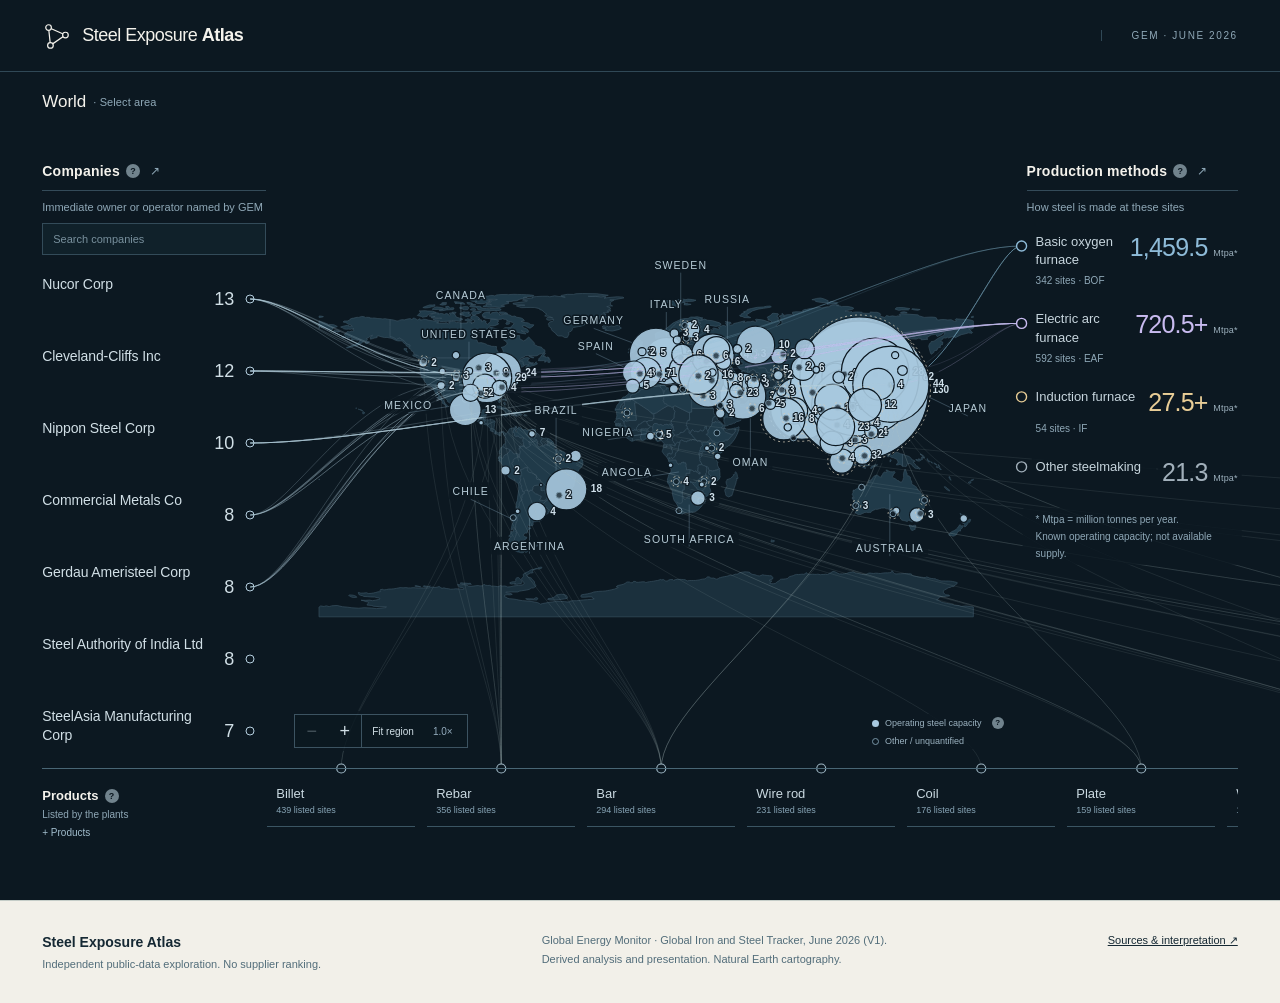
==== index.html @ 4c346f0e "fix: bust bootstrap cache after integrity update" ====
<!doctype html>
<html lang="en"><head><meta charset="utf-8"><meta name="viewport" content="width=device-width,initial-scale=1"><meta name="robots" content="noindex,nofollow"><meta name="referrer" content="no-referrer"><meta http-equiv="Content-Security-Policy" content="default-src 'self'; script-src 'self'; style-src 'self'; style-src-elem 'self'; style-src-attr 'unsafe-inline'; img-src 'self' data:; connect-src 'self'; font-src 'none'; object-src 'none'; base-uri 'none'; form-action 'none'"><title>Steel Exposure Atlas</title><meta name="description" content="Trace steel companies across their plants, products and production methods, with sanctions and trade measures brought into the same view through public evidence."><link rel="stylesheet" href="./src/connections.css?v=20260916-2"><link rel="stylesheet" href="./src/connections-visual-polish.css?v=20260916-4"><link rel="stylesheet" href="./src/connections-sanctions.css?v=20260916-2"><link rel="stylesheet" href="./src/connections-procurement-ui.css?v=20260916-4"><link rel="stylesheet" href="./src/connections-company-virtual-rail.css?v=20260917-2"><link rel="stylesheet" href="./src/connections-selection-profile.css?v=20260916-3"><link rel="stylesheet" href="./src/connections-company-profile-card.css?v=20260917-1"><link rel="stylesheet" href="./src/connections-hero.css?v=20260917-1"><link rel="stylesheet" href="./src/connections-info-hints.css?v=20260917-5"></head>
<body>
<a class="skip" href="#atlas">Skip to the interactive atlas</a>
<header class="masthead"><a class="brand" href="#" id="brand-home"><svg viewBox="0 0 32 32" aria-hidden="true"><path d="M7 7 25 15 9 26 7 7"/><circle cx="7" cy="7" r="3"/><circle cx="25" cy="15" r="3"/><circle cx="9" cy="26" r="3"/></svg><span class="brand-copy"><span class="brand-name">Steel Exposure <b>Atlas</b></span></span></a><nav aria-label="Page navigation"><a href="#atlas">Connections</a><button id="open-all-sites" type="button">Find a plant <span aria-hidden="true">↗</span></button><button id="open-sources" type="button">Sources</button><a href="./prototype/evidence.html">Explorer ↗</a></nav><span class="edition">GEM · JUNE 2026</span></header>
<main><p id="startup-status" class="startup-status" role="status">Loading reviewed local steel-plant data…</p>
<section id="atlas" class="atlas" aria-label="Linked geography, companies, production methods and products">
<div class="atlas-top"><div class="scope-heading"><button id="open-regions" type="button" aria-haspopup="dialog"><strong id="region-title">World</strong><span class="scope-action">· Select area</span></button><span id="scope-meta"></span></div><button id="clear-all" class="clear-all" type="button" hidden>Clear selection <span aria-hidden="true">×</span></button></div>
<div class="connections-stage" id="connections-stage">
<svg id="connection-lines" aria-hidden="true"><g id="edge-layer"></g></svg>
<section class="company-rail" aria-labelledby="company-title"><div class="rail-heading"><div class="facet-title-actions"><h2 id="company-title">Companies</h2><span class="info-hint" data-info-for="company"><button type="button" class="info-hint-button" aria-label="Help: Companies" aria-controls="company-help" aria-expanded="false">?</button><span id="company-help" class="info-hint-popover" hidden>Immediate owner or operator recorded by GEM; not necessarily the ultimate parent.</span></span><button type="button" data-open-facet="owner" aria-label="Browse all companies">↗</button></div></div><p class="rail-subtitle">Immediate owner or operator named by GEM</p><label class="company-search" for="company-search-input"><span class="sr-only">Search companies</span><input id="company-search-input" type="search" autocomplete="off" placeholder="Search companies"></label><p id="company-search-empty" class="company-search-empty" hidden>No matching companies.</p><div id="company-nodes" class="company-nodes"></div><button class="more-link" data-open-facet="owner" type="button">All companies <span id="company-total"></span> <span aria-hidden="true">↗</span></button></section>
<div class="geography" id="geography"><svg id="geo-map" role="group" tabindex="0" aria-label="Steel plant map. Select a country or site. Plus and minus zoom, arrows pan, Home fits the region."><defs><clipPath id="map-clip"><rect id="map-clip-rect"/></clipPath></defs><g clip-path="url(#map-clip)"><g id="land-layer"></g><g id="country-labels"></g><g id="plant-layer"></g></g></svg><div class="map-toolset" aria-label="Map navigation"><button id="map-out" type="button" aria-label="Zoom out">−</button><button id="map-in" type="button" aria-label="Zoom in">+</button><button id="map-fit" type="button">Fit region</button><span id="zoom-level">1.0×</span></div><div class="map-key"><span><i class="key-dot"></i> Operating steel capacity <span class="info-hint" data-info-for="capacity"><button type="button" class="info-hint-button" aria-label="Help: Operating steel capacity" aria-controls="capacity-help" aria-expanded="false">?</button><span id="capacity-help" class="info-hint-popover" hidden>Marker size reflects quantified operating crude-steel capacity. Unquantified sites remain separate.</span></span></span><span><i class="key-hollow"></i> Other / unquantified</span></div><div class="map-tip" id="map-tip" role="status" hidden></div></div>
<aside id="company-profile-card" class="company-profile-card selection-profile" aria-live="polite" hidden></aside>
<section class="method-rail" aria-labelledby="method-title"><div class="rail-heading"><div class="facet-title-actions"><h2 id="method-title">Production methods</h2><span class="info-hint" data-info-for="method"><button type="button" class="info-hint-button" aria-label="Help: Production methods" aria-controls="method-help" aria-expanded="false">?</button><span id="method-help" class="info-hint-popover" hidden>Steelmaking method at the listed sites. Capacity is operating crude-steel capacity, not available supply.</span></span><button type="button" data-open-facet="route" aria-label="Browse production methods">↗</button></div></div><p class="rail-subtitle">How steel is made at these sites</p><div id="method-nodes" class="method-nodes"></div><p class="method-note">* Mtpa = million tonnes per year.<br>Known operating capacity; not available supply.</p></section>
<div class="product-divider" aria-hidden="true"></div>
<div class="products-area"><div class="product-heading"><div class="product-heading-title"><h2 id="products-title">Products</h2><span class="info-hint" data-info-for="product"><button type="button" class="info-hint-button" aria-label="Help: Products" aria-controls="product-help" aria-expanded="false">?</button><span id="product-help" class="info-hint-popover" hidden>Plant-level product labels; no product-specific capacity, grade availability or available supply is implied.</span></span></div><span class="product-heading-subtitle">Listed by the plants</span><button type="button" data-open-facet="product" aria-label="Add or remove products">+ Products</button></div><div id="product-nodes" class="product-nodes"></div></div>
</div>
<div class="atlas-bottom" hidden aria-hidden="true"><p id="connection-caption">Each connection is grounded in the same public-data snapshot.</p><button id="map-basis" type="button" tabindex="-1">How to read this <span aria-hidden="true">↗</span></button></div>
</section>
<section class="reading-area" aria-live="polite" hidden><div class="selection-path" id="selection-path"></div><div id="selection-profile" class="selection-profile"></div><div class="reading-grid legacy-reading-grid" hidden aria-hidden="true"><div class="reading-copy"><p class="eyebrow" id="reading-kicker">CURRENT SCOPE</p><h2 id="reading-title">The industrial footprint in one connected view.</h2><p id="reading-description">Sites, companies, products and production methods are read from the same public-data snapshot. Narrowing one dimension updates the others without changing the geographic scope.</p><button id="inspect-selection" class="text-action" type="button">Browse this region <span aria-hidden="true">↗</span></button></div><div class="reading-detail" id="reading-detail"><div id="summary-data"></div><div id="site-detail" hidden></div></div></div></section>
<footer class="footer"><div><strong>Steel Exposure Atlas</strong><p>Independent public-data exploration. No supplier ranking.</p></div><p>Global Energy Monitor · Global Iron and Steel Tracker, June 2026 (V1).<br>Derived analysis and presentation. Natural Earth cartography.</p><button type="button" id="footer-sources">Sources & interpretation ↗</button></footer>
</main>
<dialog id="browse-dialog" aria-labelledby="browse-title"><div class="dialog-top"><span class="eyebrow" id="browse-eyebrow">EXPLORE</span><button type="button" data-close-dialog aria-label="Close">×</button></div><h2 id="browse-title">Find a plant</h2><p id="browse-note"></p><label class="browse-search">Search<input type="search" id="browse-query" autocomplete="off" placeholder="Name or country"></label><div id="browse-result" class="browse-result"></div><div class="dialog-foot"><span id="browse-count"></span><button type="button" data-close-dialog>Close</button></div></dialog>
<dialog id="regions-dialog" aria-labelledby="regions-title"><div class="dialog-top"><span class="eyebrow">GEOGRAPHY</span><button type="button" data-close-dialog aria-label="Close">×</button></div><h2 id="regions-title">Choose a region.</h2><p>Geographies follow the region labels supplied by GEM.</p><div id="region-choices"></div><div class="dialog-foot"><span>All sites use the same relationship rules.</span><button type="button" data-close-dialog>Close</button></div></dialog>
<dialog id="sources-dialog" aria-labelledby="sources-title"><div class="dialog-top"><span class="eyebrow">SOURCES & INTERPRETATION</span><button type="button" data-close-dialog aria-label="Close">×</button></div><h2 id="sources-title">What the connections mean.</h2><div id="source-content"></div><div class="dialog-foot"><span>Local design review · not a live supplier assessment</span><button type="button" data-close-dialog>Close</button></div></dialog>
<div id="announcement" class="sr-only" role="status" aria-live="polite"></div><noscript><p class="noscript">JavaScript is needed for the interactive relationships. Source: Global Energy Monitor · Global Iron and Steel Tracker, June 2026 (V1), CC BY 4.0. No supplier qualification or current availability is implied.</p></noscript>
<script src="./src/connections-runtime-bridge.js?v=20260916-2"></script>
<script src="./src/connections-company-virtual-rail.js?v=20260917-2"></script>
<script src="./src/connections-rail-polish.js?v=20260916-6"></script>
<script src="./src/connections-procurement-ui.js?v=20260916-7"></script>
<script src="./src/connections-sanctions-loader.js?v=20260916-1"></script>
<script src="./src/connections-company-eligibility.js?v=20260916-2"></script>
<script src="./src/connections-trade-loader.js?v=20260916-3"></script>
<script src="./src/connections-selection-profile.js?v=20260916-1"></script>
<script src="./src/connections-company-profile-card.js?v=20260917-2"></script>
<script src="./src/connections-sanctions-bridge.js?v=20260916-4"></script>
<script src="./src/connections-info-hints.js?v=20260917-5"></script>
<script type="module" src="./src/connections-bootstrap.js?v=20260917-1"></script>
</body></html>
---- src/connections.css ----
:root{--paper:#f2f0e9;--ink:#152833;--night:#0c1821;--land:#1b303d;--line:#324b59;--white:#f4f2ec;--muted:#9cb1bf;--accent:#8ccfff;--bof:#8ebbd8;--eaf:#c9bbf0;--if:#e8cd96;--other:#a2b0bb;--margin:clamp(22px,3.3vw,56px);font-family:'Segoe UI Variable','Segoe UI',Arial,sans-serif;color:var(--ink);background:var(--paper);font-synthesis:none}
*{box-sizing:border-box}body{margin:0}html{scroll-behavior:smooth;scroll-padding-top:85px}h1,h2,h3,p{margin:0}button,input{font:inherit}button,a{-webkit-tap-highlight-color:transparent}button{cursor:pointer;border:0}button:disabled{opacity:.3;cursor:default}button:focus-visible,a:focus-visible,input:focus-visible{outline:2px solid #389fe5;outline-offset:4px}button svg{pointer-events:none}button{touch-action:manipulation}a{color:inherit;text-underline-offset:4px}[hidden]{display:none!important}.sr-only{position:absolute;width:1px;height:1px;margin:-1px;clip:rect(0,0,0,0);overflow:hidden;white-space:nowrap}.skip{position:fixed;z-index:100;top:8px;left:8px;background:var(--paper);padding:12px;transform:translateY(-170%)}.skip:focus{transform:none}
.masthead{height:68px;margin:0 var(--margin);display:flex;align-items:center;gap:40px;border-bottom:1px solid #c5cdc8}.brand{font-size:18px;letter-spacing:-.5px;text-decoration:none;display:flex;align-items:center;gap:10px;white-space:nowrap}.brand b{font-weight:700}.brand svg{width:30px;height:30px;fill:var(--paper);stroke:var(--ink);stroke-width:1.3}.masthead nav{margin-left:auto;display:flex;gap:30px;align-items:center;font-size:13px}.masthead nav button{padding:8px 0;background:none;color:inherit}.masthead nav a{text-decoration:none}.edition{font-size:10px;letter-spacing:1.6px;color:#657880;border-left:1px solid #c5cdc8;padding-left:30px;white-space:nowrap}.intro{padding:30px var(--margin) 29px;display:flex;justify-content:space-between;align-items:center;gap:30px}.eyebrow{font-size:10px;letter-spacing:1.6px;font-weight:650;color:#58707c}.intro h1{font-size:clamp(30px,3vw,44px);letter-spacing:-1.45px;font-weight:480;line-height:1.15;margin-top:9px}.opening-hint{font-size:14px;line-height:1.65;color:#516773;padding-right:12px;max-width:42ch}.atlas{background:var(--night);color:var(--white);position:relative;isolation:isolate;overflow:hidden}.atlas-top{display:flex;justify-content:space-between;align-items:center;gap:20px;padding:19px var(--margin) 0;min-height:54px}.scope-heading{display:flex;gap:15px;align-items:center;min-width:0}.small-cross{font-size:21px;font-weight:300;color:#87a0af}.scope-heading button{color:var(--white);background:none;padding:5px 0;font-size:17px;display:flex;gap:13px;align-items:center}.scope-heading strong{font-weight:530}.scope-heading button>span{font-size:15px;color:#96afbf}.scope-heading>span:last-child{font-size:11px;color:#94adbc;border-left:1px solid #334b59;padding-left:17px;line-height:1.6}.clear-all{background:#1b3342;color:var(--accent);font-size:12px;padding:9px 12px;display:flex;gap:15px;white-space:nowrap}.connections-stage{position:relative;display:grid;grid-template-columns:clamp(185px,17.5vw,250px) minmax(0,1fr) clamp(183px,16.5vw,240px);grid-template-rows:minmax(415px,1fr) 103px;gap:0 18px;padding:0 var(--margin);height:clamp(550px,66svh,700px);min-height:550px}.connections-stage>section,.connections-stage>.geography,.connections-stage>.products-area{position:relative;z-index:2}#connection-lines{position:absolute;width:100%;height:100%;inset:0;z-index:3;pointer-events:none;overflow:visible}.connection-edge{fill:none;stroke:#85aec6;stroke-width:.8;opacity:.16;transition:opacity .22s}.connection-edge.company{stroke:#b4ccdc;opacity:.29}.connection-edge.product{stroke:#b9c7c4;opacity:.14}.connection-edge.route-EAF{stroke:var(--eaf)}.connection-edge.route-BOF{stroke:var(--bof)}.connection-edge.route-IF{stroke:var(--if)}.connection-edge.strong{opacity:.7;stroke-width:1.1}.connection-edge.dim{opacity:.035}.company-rail,.method-rail{padding-top:41px;align-self:start;min-width:0}.rail-heading{display:flex;align-items:center;justify-content:space-between;gap:12px;border-bottom:1px solid #344b59;padding-bottom:11px}.rail-heading h2{font-size:14px;font-weight:580;letter-spacing:.25px}.rail-heading button{background:none;color:#b1c7d3;font-size:17px;min-width:24px;padding:0}.rail-subtitle{font-size:11px;color:#8fa8b7;margin-top:10px;margin-bottom:20px}.company-nodes{display:flex;flex-direction:column;gap:4px}.company-node{width:100%;padding:11px 12px 11px 0;background:transparent;color:#d1dfe6;text-align:left;position:relative;display:grid;grid-template-columns:1fr auto;gap:6px 12px;transition:color .2s,opacity .2s;background:var(--night);z-index:4}.company-name{font-size:14px;font-weight:460;line-height:1.35;letter-spacing:-.1px;max-width:25ch}.company-count{font-size:18px;font-variant-numeric:tabular-nums;line-height:1.15;align-self:center}.company-sub{grid-column:1/-1;font-size:10px;color:#8fa8b7}.company-node::after{content:'';position:absolute;width:5px;height:5px;border:1px solid #b5cfdf;background:var(--night);border-radius:50%;right:-4px;top:50%}.company-node:hover,.company-node.is-selected{color:var(--accent)}.company-node.is-selected{background:#152b38;box-shadow:-9px 0 0 #152b38}.company-node.is-selected::after{background:var(--accent);border-color:var(--accent)}.company-node.dim{opacity:.3}.more-link{display:flex;gap:9px;align-items:center;padding:14px 0;background:none;color:#9bb6c6;font-size:11px;margin-top:13px;border-top:1px solid #283e4b;z-index:4;position:relative;width:100%;text-align:left}.more-link>span:last-child{margin-left:auto}.method-nodes{display:flex;flex-direction:column;gap:24px}.method-node{color:var(--white);background:var(--night);position:relative;z-index:4;padding:0 0 0 9px;text-align:left;display:grid;grid-template-columns:1fr auto;gap:6px 10px;width:100%;transition:opacity .2s}.method-node::before{content:'';position:absolute;left:-5px;top:13px;width:5px;height:5px;border:1px solid var(--method-color);border-radius:50%;background:var(--night)}.method-name{font-size:13px;line-height:1.4;color:#c7d5dd}.method-value{font-size:25px;font-weight:360;letter-spacing:-.8px;font-variant-numeric:tabular-nums;color:var(--method-color);white-space:nowrap}.method-value small{font-size:9px;font-weight:500;letter-spacing:.2px;color:#9eb2bf;margin-left:3px}.method-sub{grid-column:1/-1;font-size:10px;color:#8fa8b7}.method-track{grid-column:1/-1;background:#213542;height:3px;margin-top:6px}.method-fill{height:100%;display:block;background:var(--method-color);width:var(--pct);opacity:.7}.method-node.is-selected::before{background:var(--method-color);box-shadow:0 0 0 3px #d6e8f022}.method-node.is-selected .method-name{color:var(--white)}.method-node.is-selected .method-fill{opacity:1}.method-node.dim{opacity:.28}.method-note{font-size:10px;color:#8fa8b7;line-height:1.7;margin-top:24px;padding-left:9px}.geography{min-width:0;min-height:0;position:relative}#geo-map{width:100%;height:100%;display:block;cursor:grab;touch-action:pan-y}#geo-map.dragging{cursor:grabbing}.land{fill:#1b303d;stroke:#3a5362;stroke-width:.65;vector-effect:non-scaling-stroke;transition:fill .2s,opacity .2s}.land.with-sites{fill:#203a49}.land.selected{fill:#33586d;stroke:#7caac6;stroke-width:1.2}.country-label{fill:#90aab9;font-size:10.5px;letter-spacing:1.1px;paint-order:stroke;stroke:var(--night);stroke-width:3px;stroke-linejoin:round;cursor:pointer}.country-label.has-sites{fill:#b6cbd6}.country-label.is-selected{fill:#fff;stroke-width:4px}.plant-node{cursor:pointer;outline:none}.plant-disc{fill:#a8c9df;stroke:#0c1821;stroke-width:1.2;fill-opacity:.91;transition:fill .17s}.plant-hollow{fill:#0c1821;stroke:#7794a6;stroke-width:1;fill-opacity:.7}.plant-hit{fill:transparent;pointer-events:all}.plant-node.dim{opacity:.14}.plant-node.selected .plant-disc{fill:#f7fbff;stroke:#8ccfff;stroke-width:2}.plant-focus{fill:none;stroke:#a0d8ff;stroke-width:1;opacity:0}.plant-node.selected .plant-focus,.plant-node:focus-visible .plant-focus{opacity:1}.cluster-text{fill:#0c1821;font-size:10px;font-weight:650;pointer-events:none}.plant-name{fill:#f3f2ed;font-size:12px;font-weight:500;letter-spacing:-.15px;paint-order:stroke;stroke:var(--night);stroke-width:3px;pointer-events:none}.map-toolset{position:absolute;bottom:20px;left:10px;display:flex;gap:0;align-items:center;border:1px solid #3c5361;z-index:5;background:#0c1821f5}.map-toolset button{color:#d1dfe6;background:none;font-size:18px;min-height:32px;min-width:33px;padding:0 8px}.map-toolset button:hover{background:#254254}#map-fit{font-size:10px;border-left:1px solid #3c5361;padding:0 10px}.map-toolset>span{font-size:10px;color:#92aabb;padding:0 9px;min-width:43px}.map-key{position:absolute;bottom:22px;right:5px;display:flex;flex-direction:column;gap:7px;color:#9bb2c0;font-size:9px;pointer-events:none}.map-key span{display:flex;gap:6px;align-items:center}.key-dot,.key-hollow{width:7px;height:7px;display:inline-block;border-radius:50%;background:#a8c9df}.key-hollow{background:transparent;border:1px solid #7794a6}.map-tip{position:absolute;z-index:8;pointer-events:none;background:var(--paper);color:var(--ink);box-shadow:0 8px 30px #0005;padding:11px 14px;max-width:250px;font-size:11px;line-height:1.6}.map-tip strong{display:block;font-size:13px;font-weight:600}.map-tip span{display:block;color:#536b79;margin-top:4px}
.products-area{grid-column:1/-1;border-top:1px solid #2d4553;padding:15px 0 12px;display:grid;grid-template-columns:205px minmax(0,1fr);align-items:center;gap:20px;z-index:4!important;background:var(--night)}.product-heading h2{font-size:13px;font-weight:580}.product-heading>span{font-size:10px;color:#8fa8b7;display:block;margin-top:5px}.product-heading button{background:none;color:#a2bdcd;font-size:10px;padding:7px 0 0}.product-nodes{display:flex;justify-content:flex-start;gap:12px;align-items:center;flex-wrap:nowrap;overflow-x:auto;overflow-y:hidden;min-width:0;padding:3px 2px 10px;scrollbar-width:thin;scrollbar-color:#496675 #142833;scroll-snap-type:x proximity;overscroll-behavior-x:contain}.product-nodes::-webkit-scrollbar{height:6px}.product-nodes::-webkit-scrollbar-track{background:#142833}.product-nodes::-webkit-scrollbar-thumb{background:#496675;border-radius:6px}.product-nodes::-webkit-scrollbar-thumb:hover{background:#66889a}.product-node{background:none;color:#cad9e1;font-size:13px;padding:12px 9px 10px;position:relative;z-index:4;border-bottom:1px solid #3b5563;text-align:left;min-width:88px;flex:0 0 auto;scroll-snap-align:start}.product-port{position:absolute;left:50%;top:-10px;width:7px;height:7px;border-radius:50%;background:var(--night);border:1px solid #9fb7c4;transform:translateX(-50%);z-index:6}.product-node::after{content:'';position:absolute;left:50%;top:-16px;width:1px;height:7px;background:#6f8b99;transform:translateX(-50%);opacity:.9}.product-node>span{font-size:10px;color:#88a5b6;margin-left:8px}.product-node.is-selected{color:#fff;border-color:#b3dafe;background:#1a3343}.product-node.is-selected .product-port{background:var(--accent);border-color:#d7efff;box-shadow:0 0 0 3px #8ccfff22}.product-remove{font-size:12px;font-weight:400;color:#9dc9e6;margin-left:7px}.product-node.dim{opacity:.3}.atlas-bottom{padding:13px var(--margin) 15px;display:flex;align-items:center;justify-content:space-between;gap:24px;border-top:1px solid #293f4b;color:#92adbe;font-size:11px;line-height:1.5}.atlas-bottom button{background:none;color:#c4d5df;font-size:11px;white-space:nowrap;padding:0}.atlas-bottom button>span{margin-left:9px}.reading-area{padding:27px var(--margin) 52px}.selection-path{display:flex;gap:9px;flex-wrap:wrap;align-items:center;margin-bottom:24px;min-height:25px}.path-token{border:1px solid #b8c4c4;padding:6px 10px;color:#314e60;background:none;font-size:12px;display:flex;align-items:center;gap:12px}.path-token small{font-size:9px;letter-spacing:.7px;color:#667f8d}.path-base{font-size:12px;color:#607986;display:flex;gap:12px;align-items:center}.reading-grid{display:grid;grid-template-columns:1fr 1fr;gap:8vw}.reading-copy h2{font-size:32px;line-height:1.17;letter-spacing:-.9px;font-weight:470;margin-top:13px}.reading-copy>p:not(.eyebrow){font-size:15px;line-height:1.75;color:#516b79;max-width:52ch;margin-top:17px}.text-action{margin-top:22px;background:none;color:var(--ink);border-bottom:1px solid #75929e;padding:7px 0;display:flex;gap:24px;font-size:13px}.summary-row{padding:15px 0;border-top:1px solid #c5cec9;display:flex;gap:20px;justify-content:space-between;align-items:center;font-size:13px;color:#476471}.summary-row strong{font-weight:470;font-size:22px;letter-spacing:-.3px;color:var(--ink);font-variant-numeric:tabular-nums}.summary-note{font-size:11px;line-height:1.65;color:#617985;margin-top:15px}.site-details h3{font-size:20px;font-weight:530;line-height:1.3;margin-bottom:15px;letter-spacing:-.4px}.detail-button{background:none;color:#275e80;border-bottom:1px solid #b1c4cc;padding:4px 0;font-size:13px;text-align:left}.detail-rows>div{display:flex;gap:20px;justify-content:space-between;line-height:1.6;font-size:13px;padding:10px 0;border-top:1px solid #c5cec9}.detail-rows>div>span:first-child{color:#617b88;min-width:80px}.detail-rows>div>span:last-child{text-align:right}.details-products{display:flex;gap:7px;flex-wrap:wrap;margin-top:14px}.details-products button{background:#e3e8e3;color:#264b61;padding:6px 9px;font-size:11px}.production-history{display:flex;gap:10px;margin-top:15px;align-items:flex-end;height:78px}.production-column{flex:1;display:flex;flex-direction:column;gap:5px;align-items:center;font-size:9px;color:#567180}.production-column i{width:70%;height:var(--h);display:block;background:#87aabe;min-height:1px}.production-column em{font-size:10px;font-style:normal}.footer{padding:30px var(--margin);border-top:1px solid #c5cdc8;display:flex;justify-content:space-between;align-items:start;gap:30px;font-size:11px;color:#526d7a;line-height:1.7}.footer strong{font-size:14px;color:var(--ink);font-weight:570}.footer button{background:none;color:var(--ink);font-size:11px;padding:0;text-decoration:underline;white-space:nowrap}
dialog{width:min(750px,calc(100vw - 32px));max-height:calc(100dvh - 50px);background:var(--paper);color:var(--ink);padding:25px 32px 0;border:1px solid #abbcbd;box-shadow:0 15px 90px #0008;overflow:auto}dialog::backdrop{background:#071018b8;backdrop-filter:blur(5px)}.dialog-top{display:flex;align-items:center;justify-content:space-between}.dialog-top button{background:none;color:var(--ink);font-size:27px;padding:0 4px}dialog h2{font-size:31px;letter-spacing:-.7px;font-weight:500;margin:19px 0 13px}dialog>p,#browse-note{font-size:13px;line-height:1.7;color:#55717f}.browse-search{display:flex;flex-direction:column;gap:7px;font-size:11px;color:#486777;margin:20px 0 12px}.browse-search input{font-size:14px;background:#fcfbf7;border:1px solid #aabfc4;padding:11px;color:var(--ink);width:100%}.browse-item{border-top:1px solid #c4d0cb;background:none;text-align:left;padding:13px 0;display:flex;justify-content:space-between;gap:20px;align-items:center;color:var(--ink);width:100%}.browse-item strong{display:block;font-size:14px;font-weight:550;line-height:1.4}.browse-item small{display:block;color:#5c7989;font-size:11px;line-height:1.6;margin-top:4px}.browse-item:hover{background:#e4e9e4}.browse-number{font-size:21px;font-weight:400;white-space:nowrap;font-variant-numeric:tabular-nums}
.product-picker-tools{display:grid;grid-template-columns:auto 1fr auto;align-items:center;gap:18px;padding:10px 0 14px;border-top:1px solid #c4d0cb}.product-picker-tools>div:first-child{display:flex;gap:8px;align-items:baseline;color:#607987;font-size:10px}.product-picker-tools>div:first-child strong{font-size:20px;color:var(--ink);font-weight:500}.match-toggle{justify-self:center;display:flex;border:1px solid #aebfc2;padding:2px;background:#e9ece7}.match-toggle button{background:transparent;color:#496777;font-size:11px;padding:7px 13px}.match-toggle button[aria-pressed=true]{background:var(--ink);color:var(--paper)}.clear-products{background:none;color:#496777;font-size:11px;padding:8px 0}.browse-item{position:relative}.browse-item.is-selected{background:#e8eef0}.browse-check{width:18px;height:18px;border:1px solid #99aeb2;border-radius:50%;display:grid;place-items:center;font-size:11px;color:#214b62;flex:0 0 18px}.browse-item.is-selected .browse-check{background:#d0e9f7;border-color:#66a9d1}.mode-token{border-style:dashed}
.dialog-foot{position:sticky;bottom:0;background:var(--paper);padding:15px 0;margin-top:20px;display:flex;gap:20px;align-items:center;justify-content:space-between;border-top:1px solid #b6c6c7;font-size:10px;color:#5f7987}.dialog-foot button{background:var(--ink);color:var(--paper);font-size:12px;padding:10px 15px}.source-section{border-top:1px solid #c3ceca;margin-top:20px;padding-top:18px}.source-section h3{font-size:15px;font-weight:620;margin-bottom:9px}.source-section p{font-size:13px;line-height:1.8;color:#4c6879;margin:8px 0}.source-section code{font-size:10px;word-break:break-all}.source-section a{color:#286083}.source-section pre{white-space:pre-wrap;font-size:11px;line-height:1.8}.empty{padding:24px 0;font-size:14px;color:#547383}.noscript{padding:25px}
@media(min-width:1600px){.connections-stage{max-height:760px;height:70svh;grid-template-columns:255px 1fr 245px}.company-name{font-size:16px}.method-name{font-size:15px}.country-label{font-size:12px}.company-sub,.method-sub{font-size:11px}}
@media(max-width:1150px){.connections-stage{grid-template-columns:175px 1fr 180px;gap:0 12px;height:585px}.company-name{font-size:12px}.company-count{font-size:16px}.method-name{font-size:12px}.method-value{font-size:23px}.product-node{font-size:12px;padding:8px 4px}.product-nodes{gap:8px}.products-area{grid-template-columns:160px 1fr}.edition{display:none}.map-key{display:none}.country-label{font-size:10px}}
@media(max-width:760px){:root{--margin:20px}.masthead{height:60px;gap:12px}.brand{font-size:15px;gap:6px}.brand svg{width:24px}.masthead nav{gap:17px;font-size:11px}.masthead nav>a{display:none}.intro{display:block;padding-top:24px;padding-bottom:24px}.intro h1{font-size:34px;letter-spacing:-1px}.opening-hint{font-size:12px;line-height:1.6;margin-top:12px;max-width:100%}.desktop-break{display:none}.atlas-top{padding-top:13px;gap:12px;flex-wrap:wrap}.scope-heading{gap:10px}.scope-heading button{font-size:15px}.scope-heading>span:last-child{font-size:10px;padding-left:10px}.small-cross{display:none}.clear-all{font-size:10px;padding:7px 9px}.connections-stage{height:auto;min-height:0;grid-template-columns:minmax(0,1fr) minmax(0,1fr);grid-template-rows:350px auto auto;gap:0 22px;padding:0 20px}.geography{grid-column:1/-1;grid-row:1;height:350px;margin-top:9px}.company-rail{grid-column:1;grid-row:2}.method-rail{grid-column:2;grid-row:2}.company-rail,.method-rail{padding-top:16px;padding-bottom:20px}.rail-heading h2{font-size:12px}.rail-subtitle{font-size:9px;line-height:1.6;min-height:28px;margin-top:8px;margin-bottom:12px}.company-name{font-size:12px}.company-sub{font-size:9px}.company-node{padding:9px 9px 9px 0;gap:5px}.company-count{font-size:17px}.method-node{padding-left:6px;gap:3px 6px}.method-name{font-size:11px}.method-value{font-size:23px}.method-sub{font-size:9px}.method-nodes{gap:22px}.method-track{margin-top:5px}.method-note{font-size:9px;margin-top:20px}.products-area{grid-column:1/-1;grid-row:3;grid-template-columns:1fr;padding:16px 0 20px;gap:17px}.product-heading{display:flex;align-items:center;gap:12px;flex-wrap:wrap}.product-heading>span{margin:0;font-size:9px}.product-heading button{margin-left:auto;padding:0;font-size:9px}.product-nodes{gap:13px 12px;justify-content:flex-start}.product-node{font-size:12px;padding:9px 7px}.product-node>span{font-size:9px;margin-left:6px}.country-label{font-size:9px;letter-spacing:.6px}.plant-name{font-size:11px}.map-toolset{bottom:15px;left:0}.map-toolset button{min-height:32px}.map-toolset>span{font-size:9px}.atlas-bottom{gap:18px;font-size:9px;align-items:flex-start}.atlas-bottom button{font-size:10px}.reading-area{padding-top:24px}.reading-grid{grid-template-columns:1fr;gap:30px}.reading-copy h2{font-size:28px}.reading-copy>p:not(.eyebrow){font-size:14px}.selection-path{margin-bottom:20px;gap:6px}.path-token{font-size:11px;padding:6px 9px}.summary-row{font-size:12px}.summary-row strong{font-size:20px}.footer{flex-direction:column;gap:20px;font-size:10px}.footer p br{display:none}dialog{padding:20px 20px 0;max-height:calc(100dvh - 22px);width:calc(100vw - 22px)}dialog h2{font-size:27px}.dialog-foot{font-size:9px}.browse-item strong{font-size:12px}.browse-item small{font-size:10px}.browse-number{font-size:18px}.connection-edge{stroke-width:.65}.connection-edge.company{opacity:.18}.connection-edge.strong{opacity:.55}.more-link{font-size:10px}.rail-subtitle{max-width:23ch}}
@media(prefers-reduced-motion:reduce){html{scroll-behavior:auto}*,*::before,*::after{transition:none!important;animation:none!important}}

@media(max-width:760px){.product-picker-tools{grid-template-columns:1fr auto;gap:10px}.match-toggle{grid-column:1/-1;grid-row:2;justify-self:start}.browse-check{width:16px;height:16px;flex-basis:16px}.method-value small{font-size:8px}.product-node{min-width:76px;padding-top:11px}.product-port{top:-9px}.product-node::after{top:-15px}}

.startup-status{padding:14px var(--margin);background:#10212a;color:#b7c9d2;font-size:12px;border-bottom:1px solid #29414e}.startup-status.is-error{color:#f0c5b9}.startup-status[hidden]{display:none}
---- src/connections-visual-polish.css ----
.brand svg path{fill:none;stroke:var(--ink);stroke-linecap:round;stroke-linejoin:round}.brand svg circle{fill:var(--paper);stroke:var(--ink)}
.company-node::after{width:7px;height:7px;left:calc(100% + 4px);right:auto;top:50%;transform:translate(-50%,-50%)}
.connections-stage{grid-template-rows:minmax(415px,1fr) 132px;min-height:579px}.more-link{border-top:0}
.method-rail,.method-nodes,.method-node{overflow:visible}.method-node::before{display:none}.method-port{position:absolute;left:-5px;top:13px;width:9px;height:9px;border:1px solid var(--method-color);border-radius:50%;background:var(--night);transform:translate(-50%,-50%);z-index:7;pointer-events:none;box-shadow:0 0 0 2px var(--night)}.method-node.is-selected .method-port{background:var(--method-color);border-color:var(--method-color);box-shadow:0 0 0 3px #d6e8f022}
.product-divider{grid-column:1/-1;grid-row:2;align-self:start;position:relative;height:1px;background:#2d4553;z-index:6;pointer-events:none}.products-area{grid-row:2;z-index:auto!important;border-top:0;position:relative;align-items:start;padding:18px 0 12px}.products-area::before{display:none}.product-heading{position:relative;z-index:4;background:var(--night);padding-top:0}.product-nodes{padding-top:0;padding-bottom:10px;position:static;top:auto;margin-bottom:0;align-items:flex-start}.product-node{z-index:4;background:var(--night);overflow:visible;min-width:132px;padding-top:0}.product-port{display:none}.product-node::after{display:none}.product-description{display:none!important}.product-node>span,.product-count{display:block;margin-left:0;margin-top:4px;font-size:9px;line-height:1.25;color:#88a5b6;white-space:nowrap}.product-node.dim>span{visibility:visible;opacity:.8}
#product-port-layer{pointer-events:none}.product-axis-port{fill:var(--night);stroke:#9fb7c4;stroke-width:1.2;vector-effect:non-scaling-stroke}.product-axis-port.is-selected{fill:var(--accent);stroke:#d7efff;stroke-width:1.5}.product-axis-port.dim{opacity:.35}
.connection-edge.strong{opacity:.48}.connection-edge.product.strong{opacity:.3}

/* Rail cleanup and structural separation. */
.connections-stage{grid-template-rows:minmax(415px,1fr) 132px;min-height:579px}
.company-rail{align-self:stretch;height:100%;min-height:0;display:flex;flex-direction:column}
.company-nodes{flex:1;min-height:0;max-height:100%;overflow-y:scroll;overflow-x:visible;padding-right:10px;padding-bottom:8px;scrollbar-width:thin;scrollbar-color:#496675 #142833;scrollbar-gutter:stable;overscroll-behavior-y:contain}
.company-nodes::-webkit-scrollbar{width:6px}.company-nodes::-webkit-scrollbar-track{background:#142833}.company-nodes::-webkit-scrollbar-thumb{background:#496675;border-radius:6px}.company-nodes::-webkit-scrollbar-thumb:hover{background:#66889a}
.company-node{padding:10px 12px 10px 0;grid-template-columns:1fr auto;gap:4px 12px}.company-sub{display:none!important}.more-link{display:none!important}
.product-divider{background:#496675;height:1px;z-index:7}
.method-track{display:none!important}.method-node[data-route="Other"] .method-sub{display:none!important}.method-port{opacity:0}
#method-endpoint-layer{pointer-events:none}.method-endpoint-port{vector-effect:non-scaling-stroke}
.products-area{padding:18px 0 14px}.product-nodes{padding-bottom:16px}.product-node{min-width:148px}.product-count{display:block!important;margin-top:4px;color:#88a5b6}

/* Long plant result sets stay inside the dialog and scroll vertically. */
.browse-result{max-height:min(52vh,520px);overflow-y:auto;overscroll-behavior-y:contain;scrollbar-gutter:stable;scrollbar-width:thin;scrollbar-color:#8aa0aa #e5e3dc}
.browse-result::-webkit-scrollbar{width:7px}.browse-result::-webkit-scrollbar-track{background:#e5e3dc}.browse-result::-webkit-scrollbar-thumb{background:#8aa0aa;border-radius:7px}

/* Product rows use one fixed checkbox/text/count grid; labels no longer drift horizontally. */
.browse-item[data-browse-kind="product"]{display:grid;grid-template-columns:18px minmax(0,1fr) auto;column-gap:18px;justify-content:normal;align-items:center}
.browse-item[data-browse-kind="product"]>span:nth-child(2){min-width:0;text-align:left}
@media(max-width:760px){.browse-item[data-browse-kind="product"]{grid-template-columns:16px minmax(0,1fr) auto;column-gap:14px}}

/* The branded masthead is the single persistent navigation frame. The intro stays in normal document flow. */
.masthead{position:sticky;top:0;left:0;right:0;z-index:50;width:100%!important;max-width:none!important;margin:0!important;padding:0 var(--margin)!important;box-sizing:border-box;background:var(--paper)}
.masthead nav{display:none!important}
.masthead .edition{margin-left:auto}
.intro{position:static}

/* Selected facets share one visual grammar. Method capacity keeps its route colour. */
.method-node.is-selected,.product-node.is-selected{background:#152b38!important;color:var(--accent)!important}
.method-node.is-selected{box-shadow:9px 0 0 #152b38}
.method-node.is-selected .method-name{color:var(--accent)!important}
.method-node.is-selected .method-value{color:var(--method-color)!important}
.product-node.is-selected{border-color:#152b38!important;box-shadow:0 0 0 1px #152b38}
.product-node.is-selected .product-count,.product-node.is-selected .product-remove{color:var(--accent)!important}
---- src/connections-sanctions.css ----
.sanctions-context{margin-top:22px;padding-top:16px;border-top:1px solid #c5cec9;color:#314e60}.sanctions-context-top{display:flex;align-items:center;justify-content:space-between;gap:18px}.sanctions-eyebrow{font-size:9px;letter-spacing:1.35px;font-weight:650;color:#607986}.sanctions-state{font-size:11px;padding:5px 8px;border:1px solid #aebec1;background:#eef1ec;color:#294b5d;white-space:nowrap}.sanctions-title{font-size:18px;font-weight:540;letter-spacing:-.25px;color:#152833;margin-top:12px}.sanctions-meta{font-size:11px;line-height:1.6;color:#4f6876;margin-top:7px}.sanctions-note{font-size:12px;line-height:1.65;color:#536d7a;margin-top:9px;max-width:62ch}.sanctions-source{font-size:9px;line-height:1.55;color:#738894;margin-top:11px}.sanctions-direct_list_match .sanctions-state{border-color:#7897a8;background:#e5edf0}.sanctions-review_required .sanctions-state{border-color:#b8ad91;background:#efebe2}.sanctions-no_direct_list_match_in_snapshot .sanctions-state{background:#f1f1ec;color:#5d707a}@media(max-width:720px){.sanctions-context-top{align-items:flex-start;flex-direction:column;gap:8px}.sanctions-state{white-space:normal}}
---- src/connections-procurement-ui.css ----
.company-rail .rail-subtitle{margin-bottom:10px}.company-search{display:block;margin:0 0 10px}.company-search input{width:100%;height:32px;border:1px solid #334b59;background:#10212a;color:#d7e3e9;padding:0 10px;font-size:11px;outline:none}.company-search input::placeholder{color:#78909d}.company-search input:focus{border-color:#7fb8d8;box-shadow:0 0 0 1px #7fb8d8}.company-search-empty{font-size:10px;color:#91a8b5;margin:0 0 8px}.company-sanctions-flags{grid-column:1/-1;display:flex;flex-wrap:wrap;gap:5px;margin-top:2px}.company-sanctions-flag{display:inline-flex;align-items:center;gap:5px;width:max-content;border:1px solid #8b5b4a;background:#2b1b18;color:#f1c7b8;padding:3px 6px;font-size:8px;line-height:1.2;letter-spacing:.25px}.company-sanctions-flag::before{content:'!';display:inline-grid;place-items:center;width:11px;height:11px;border:1px solid currentColor;border-radius:50%;font-size:7px;font-weight:700}.company-node.has-sanctions-listing .company-name{color:#f0d8cf}.company-node.is-selected.has-sanctions-listing .company-name{color:var(--accent)}

/* Compact decision context stays close to the selected company without blocking the atlas. */
.company-context-card{grid-column:2;grid-row:1;justify-self:end;align-self:start;z-index:12;width:min(455px,calc(100% - 28px));max-height:calc(100% - 44px);overflow:auto;margin:18px 8px 0 0;padding:16px 17px 14px;background:#f2f0e9;color:#152833;border:1px solid #aeb9b6;box-shadow:0 16px 44px #0008}.company-context-header{display:flex;align-items:flex-start;justify-content:space-between;gap:18px}.company-context-eyebrow{display:block;font-size:9px;letter-spacing:1.35px;font-weight:650;color:#607986}.company-context-title{font-size:21px;line-height:1.18;font-weight:520;letter-spacing:-.45px;margin-top:6px}.company-context-sites{font-size:10px;color:#617985;margin-top:5px}.company-context-close{flex:0 0 auto;width:29px;height:29px;background:none;color:#506875;font-size:22px;line-height:1}.company-context-body{margin-top:14px}.company-context-signal{padding:11px 0;border-top:1px solid #c5ceca}.company-context-signal-top{display:flex;align-items:center;justify-content:space-between;gap:14px}.company-context-signal-label{font-size:9px;letter-spacing:.8px;text-transform:uppercase;color:#5e7682;font-weight:650}.company-context-signal-state{font-size:10px;padding:3px 6px;border:1px solid #a36d59;background:#f1dfd8;color:#713829;white-space:nowrap}.company-context-signal-sanctions-negative .company-context-signal-state{border-color:#aeb8b4;background:#e7e9e4;color:#536a75}.company-context-signal-trade .company-context-signal-state{border-color:#789bac;background:#e4edf1;color:#31586b}.company-context-signal-title{display:block;font-size:14px;font-weight:580;color:#193746;margin-top:7px}.company-context-signal-detail{font-size:11px;line-height:1.5;color:#56717e;margin-top:3px}.company-context-signal-consequence{font-size:11px;line-height:1.5;color:#254f63;margin-top:6px;font-weight:560}.company-context-action{margin-top:12px;padding:10px 11px;background:#f4e8e3;border-left:3px solid #9f6651}.company-context-action strong{display:block;font-size:9px;letter-spacing:.55px;text-transform:uppercase;color:#713829}.company-context-action p{font-size:11px;line-height:1.55;color:#405965;margin-top:4px}.company-context-action p+p{margin-top:7px;padding-top:7px;border-top:1px solid #dfcfc8}.company-context-evidence{margin-top:12px;padding:6px 0;background:none;color:#285f7d;border-bottom:1px solid #6f95a8;font-size:11px}.company-context-card[hidden]{display:none!important}

/* The reading area carries source facts plus decision context, so the detail column gets slightly more room. */
.reading-grid{grid-template-columns:minmax(0,.9fr) minmax(380px,1.1fr);gap:clamp(42px,6vw,88px);align-items:start}.reading-copy,.reading-detail{min-width:0}.reading-detail>.sanctions-context,.reading-detail>.trade-context{margin-top:14px;scroll-margin-top:90px}.reading-detail>.sanctions-context+.sanctions-context,.reading-detail>.sanctions-context+.trade-context,.reading-detail>.trade-context+.sanctions-context,.reading-detail>.trade-context+.trade-context{margin-top:12px}.sanctions-secondary-result{margin-top:12px;scroll-margin-top:90px}

.sanctions-context{padding:16px;border:1px solid #c2cbc7;background:#ebece7}.sanctions-context+.sanctions-context{margin-top:12px}.sanctions-context-top{align-items:flex-start}.sanctions-eyebrow{color:#506875}.sanctions-state{font-weight:600}.sanctions-direct_list_match{border-color:#b28a7c}.sanctions-direct_list_match .sanctions-state{border-color:#9f6651;background:#f1dfd8;color:#6e3122}.sanctions-title{font-size:20px;margin-top:14px}.sanctions-list-name{font-size:12px;line-height:1.6;color:#415d6c;margin-top:5px}.sanctions-facts{display:grid;grid-template-columns:130px minmax(0,1fr);margin-top:14px;border-top:1px solid #c8d0cc}.sanctions-fact{display:contents}.sanctions-fact dt,.sanctions-fact dd{margin:0;padding:8px 0;border-bottom:1px solid #d0d6d2;font-size:11px;line-height:1.5}.sanctions-fact dt{color:#657c87}.sanctions-fact dd{color:#203b4a;font-weight:530}.sanctions-impact{margin-top:14px;padding:11px 12px;background:#f4e8e3;border-left:3px solid #9f6651}.sanctions-impact strong{display:block;font-size:10px;letter-spacing:.5px;text-transform:uppercase;color:#713829}.sanctions-impact p{font-size:12px;line-height:1.6;color:#3f5663;margin-top:5px}.sanctions-note{margin-top:12px}.sanctions-source{margin-top:12px}.sanctions-no_direct_list_match_in_snapshot{background:#f0f1ec}.sanctions-no_direct_list_match_in_snapshot .sanctions-state{background:#e7e9e4}.sanctions-review_required .sanctions-state{background:#efe8d9;color:#6b5630}.sanctions-context a{color:#285f7d}

.trade-context{padding:16px;border:1px solid #a8bdc5;background:#edf1ef;color:#203b4a}.trade-context-top{display:flex;align-items:flex-start;justify-content:space-between;gap:16px}.trade-context-eyebrow{font-size:10px;letter-spacing:1.3px;font-weight:650;color:#506f7d}.trade-context-state{font-size:10px;padding:3px 6px;border:1px solid #8eaab5;background:#e4edf1;color:#31586b;white-space:nowrap}.trade-context-title{font-size:20px;font-weight:540;margin-top:14px}.trade-context-intro{font-size:12px;line-height:1.6;color:#496571;margin-top:5px}.trade-context-facts{margin:14px 0 0;border-top:1px solid #c4d0ce}.trade-context-facts>div{display:grid;grid-template-columns:150px minmax(0,1fr);gap:14px;border-bottom:1px solid #cdd7d4}.trade-context-facts dt,.trade-context-facts dd{margin:0;padding:8px 0;font-size:11px;line-height:1.5}.trade-context-facts dt{color:#657c87}.trade-context-facts dd{color:#203b4a;font-weight:530}.trade-context-action{margin-top:14px;padding:11px 12px;background:#e6eef1;border-left:3px solid #5f8da3}.trade-context-action strong{display:block;font-size:10px;letter-spacing:.5px;text-transform:uppercase;color:#31586b}.trade-context-action p{font-size:12px;line-height:1.6;color:#3f5965;margin-top:5px}.trade-context-source{font-size:10px;line-height:1.6;color:#637b86;margin-top:12px}.trade-context-source a{color:#285f7d}

@media(max-width:900px){.reading-grid{grid-template-columns:1fr;gap:34px}.company-context-card{width:min(390px,calc(100% - 22px));margin-right:2px}}
@media(max-width:760px){.company-rail .rail-subtitle{margin-bottom:8px}.company-search{margin-bottom:9px}.company-search input{height:30px}.company-context-card{position:absolute;grid-column:auto;grid-row:auto;left:12px;right:12px;top:58px;width:auto;max-height:min(60vh,480px);margin:0;padding:14px;z-index:20}.company-context-title{font-size:18px}.sanctions-facts,.trade-context-facts{grid-template-columns:1fr}.sanctions-fact dt{padding-bottom:2px;border-bottom:0}.sanctions-fact dd{padding-top:0}.trade-context-facts>div{grid-template-columns:1fr;gap:0}.trade-context-facts dt{padding-bottom:2px}.trade-context-facts dd{padding-top:0}.sanctions-context,.trade-context{padding:13px}}
---- src/connections-company-virtual-rail.css ----
.company-nodes.is-virtualized{gap:0;position:relative;overflow-y:scroll;overscroll-behavior-y:contain}
.company-nodes.is-virtualized>.company-node{min-height:68px;margin:0 0 4px;width:100%;box-sizing:border-box}
.company-nodes.is-virtualized>.company-node.is-selected{margin-bottom:0}
.company-profile-open{flex:0 0 28px;height:28px;width:100%;margin:0 0 4px;padding:0 12px;background:#152b38;color:#b8d7e8;border-top:1px solid #36515f;text-align:left;font-size:10px;line-height:28px;letter-spacing:.1px}
.company-profile-open:hover,.company-profile-open:focus-visible{color:#8ccfff;background:#193442}
.company-virtual-spacer{display:block;flex:0 0 auto;width:1px;min-height:0;pointer-events:none}
.company-nodes.is-virtualized .company-sanctions-flags{position:absolute;right:10px;bottom:4px;margin:0;gap:3px;justify-content:flex-end;max-width:calc(100% - 20px);pointer-events:none}
.company-nodes.is-virtualized .company-sanctions-flag{padding:1px 4px;font-size:7px;line-height:1.1}
.company-nodes.is-virtualized .company-sanctions-flag::before{width:9px;height:9px;font-size:6px}
---- src/connections-selection-profile.css ----
.reading-area[hidden]{display:none!important}
.reading-area{padding:34px var(--margin) 58px;background:var(--paper);overflow-anchor:none}
#selection-path{display:none!important}
.legacy-reading-grid{display:none!important}
.connections-stage{overflow-anchor:none}
/* Product, method, site and area selections may dim unrelated plants. Company
   selection does not: the full map stays visible and matching company sites are
   marked explicitly by the core runtime. */
.plant-node.dim{opacity:.42!important}
.plant-node.company-match .plant-disc{fill:#f7fbff;stroke:#8ccfff;stroke-width:1.8}
.plant-node.company-match .plant-hollow{stroke:#8ccfff;stroke-width:1.8}
.plant-node.company-match .plant-focus{opacity:.5}
.selection-profile{border-top:1px solid #bdc8c8;padding-top:24px}
.selection-profile-header{display:grid;grid-template-columns:minmax(0,1fr);gap:6px;max-width:980px}
.selection-profile-eyebrow,.selection-profile-section-label{font-size:9px;line-height:1.2;letter-spacing:1.35px;font-weight:700;color:#5f7a87}
.selection-profile-title{font-size:clamp(28px,3vw,42px);line-height:1.08;letter-spacing:-1.2px;font-weight:500;color:var(--ink)}
.selection-profile-subtitle{font-size:13px;line-height:1.55;color:#58717d;max-width:72ch}
.selection-profile-metrics{display:grid;grid-template-columns:repeat(4,minmax(0,1fr));margin-top:22px;border-top:1px solid #c6ceca;border-bottom:1px solid #c6ceca}
.selection-profile-metric{padding:14px 18px 13px 0;border-right:1px solid #c6ceca;min-width:0}
.selection-profile-metric:not(:first-child){padding-left:18px}
.selection-profile-metric:last-child{border-right:0}
.selection-profile-metric strong{display:block;font-size:20px;line-height:1.2;font-weight:520;color:var(--ink);overflow-wrap:anywhere}
.selection-profile-metric span{display:block;margin-top:5px;font-size:9px;line-height:1.35;letter-spacing:.3px;color:#667e88;text-transform:uppercase}
.selection-profile-body{display:grid;grid-template-columns:minmax(0,1.18fr) minmax(320px,.82fr);gap:0 44px;margin-top:24px}
.selection-profile-section{padding:18px 0 20px;border-bottom:1px solid #c6ceca;min-width:0}
.selection-profile-section:nth-child(odd){grid-column:1}
.selection-profile-section:nth-child(even){grid-column:2}
.selection-profile-site-list{margin-top:9px;border-top:1px solid #c8d0cd}
.selection-profile-site{padding:11px 0;border-bottom:1px solid #d6dcda}
.selection-profile-site[hidden]{display:none!important}
.selection-profile-site-top{display:flex;justify-content:space-between;align-items:flex-start;gap:18px}
.selection-profile-site-top>div:first-child{min-width:0}
.selection-profile-site-name{display:block;font-size:13px;line-height:1.35;font-weight:600;color:var(--ink)}
.selection-profile-site-place{display:block;margin-top:2px;font-size:10px;line-height:1.4;color:#667e88}
.selection-profile-statuses{display:flex;gap:5px;flex-wrap:wrap;justify-content:flex-end;max-width:42%}
.selection-profile-status{font-size:8px;line-height:1.2;letter-spacing:.45px;text-transform:uppercase;color:#566f7a;border:1px solid #b7c4c5;padding:3px 5px;background:#eceae3;white-space:nowrap}
.selection-profile-owner{margin-top:7px;font-size:10px;line-height:1.45;color:#526b77}
.selection-profile-products{display:grid;grid-template-columns:118px minmax(0,1fr);gap:12px;margin-top:8px}
.selection-profile-inline-label{font-size:8px;line-height:1.4;letter-spacing:.4px;text-transform:uppercase;color:#6a8089}
.selection-profile-chips{display:flex;flex-wrap:wrap;gap:5px 6px}
.selection-profile-chip{font-size:9px;line-height:1.3;color:#3e5966;border:1px solid #bcc8c7;padding:2px 5px;background:#eeece5}
.selection-profile-more{margin-top:10px;padding:5px 0;background:none;border:0;border-bottom:1px solid #6e8a96;color:#274e61;font-size:10px}
.selection-profile-fact-list{margin-top:9px;border-top:1px solid #c8d0cd}
.selection-profile-fact{display:grid;grid-template-columns:minmax(160px,.8fr) minmax(0,1.2fr);gap:20px;padding:11px 0;border-bottom:1px solid #d6dcda}
.selection-profile-fact strong{font-size:12px;font-weight:600;color:var(--ink)}
.selection-profile-fact span{font-size:11px;line-height:1.45;color:#58717d}
.selection-profile-regulatory-list{display:flex;flex-direction:column;gap:10px;margin-top:9px}
.selection-profile-regulatory-item{border:1px solid #b9c6c6;padding:12px 14px;background:#eceae3}
.selection-profile-regulatory-top{display:flex;justify-content:space-between;gap:12px;margin-bottom:7px}
.selection-profile-regulatory-label,.selection-profile-regulatory-state{font-size:8px;line-height:1.25;letter-spacing:.45px;text-transform:uppercase;color:#627984}
.selection-profile-regulatory-state{color:#334f5c}
.selection-profile-regulatory-item>strong{display:block;font-size:13px;line-height:1.35;font-weight:650;color:var(--ink)}
.selection-profile-regulatory-item p{margin-top:6px;font-size:10px;line-height:1.55;color:#526b77}
.selection-profile-regulatory-item .selection-profile-impact{font-size:12px;font-weight:620;color:#203f4d}
.selection-profile-source-line{margin-top:9px;font-size:11px;line-height:1.5;color:#536d79}
.selection-profile-links{display:flex;flex-wrap:wrap;gap:9px 16px;margin-top:9px;align-items:center}
.selection-profile-link,.selection-profile-source-button{font-size:10px;line-height:1.3;color:#274e61;text-decoration:none;border:0;border-bottom:1px solid #718d99;background:none;padding:3px 0}
.selection-profile-source-button{cursor:pointer}
@media(max-width:980px){
  .selection-profile-metrics{grid-template-columns:repeat(2,minmax(0,1fr))}
  .selection-profile-metric:nth-child(2){border-right:0}
  .selection-profile-metric:nth-child(-n+2){border-bottom:1px solid #c6ceca}
  .selection-profile-body{grid-template-columns:1fr;gap:0}
  .selection-profile-section:nth-child(n){grid-column:1}
}
@media(max-width:760px){
  .reading-area{padding:24px 18px 42px}
  .selection-profile-title{font-size:29px}
  .selection-profile-metrics{grid-template-columns:1fr}
  .selection-profile-metric,.selection-profile-metric:not(:first-child){padding:11px 0;border-right:0;border-bottom:1px solid #c6ceca}
  .selection-profile-metric:last-child{border-bottom:0}
  .selection-profile-site-top{display:block}
  .selection-profile-statuses{justify-content:flex-start;max-width:none;margin-top:7px}
  .selection-profile-products{grid-template-columns:1fr;gap:4px}
  .selection-profile-fact{grid-template-columns:1fr;gap:4px}
}
---- src/connections-company-profile-card.css ----
.company-profile-card[hidden]{display:none!important}
.company-profile-card{
  grid-column:2;
  grid-row:1;
  justify-self:end;
  align-self:start;
  z-index:18;
  width:min(620px,calc(100% - 24px));
  max-height:calc(100% - 30px);
  overflow:auto;
  margin:14px 10px 0 0;
  padding:0;
  background:#10222c;
  color:#f4f2ec;
  border:1px solid #4a6878;
  box-shadow:0 18px 52px #0009;
  scrollbar-width:thin;
  scrollbar-color:#557587 #10222c;
}
.company-profile-card-inner{padding:22px 26px 24px}
.company-profile-card-close{
  position:sticky;
  top:10px;
  float:right;
  z-index:4;
  width:32px;
  height:32px;
  margin:10px 10px -42px 0;
  padding:0;
  background:#10222ce8;
  color:#9fb8c5;
  border:1px solid #415f6f;
  font-size:24px;
  line-height:28px;
}
.company-profile-card-close:hover{color:#fff;border-color:#7899aa}
.company-profile-card .selection-profile-header{max-width:none;padding-right:42px}
.company-profile-card .selection-profile-eyebrow,
.company-profile-card .selection-profile-section-label{color:#8fb7cb}
.company-profile-card .selection-profile-title{font-size:clamp(26px,2.3vw,36px);color:#f4f2ec}
.company-profile-card .selection-profile-subtitle{color:#9eb5c1}
.company-profile-card .selection-profile-metrics{
  grid-template-columns:repeat(3,minmax(0,1fr));
  margin-top:20px;
  border-color:#36505e;
}
.company-profile-card .selection-profile-metric{padding:13px 14px 12px 0;border-color:#36505e}
.company-profile-card .selection-profile-metric:not(:first-child){padding-left:14px}
.company-profile-card .selection-profile-metric strong{font-size:18px;color:#f4f2ec}
.company-profile-card .selection-profile-metric span{color:#829eac}
.company-profile-card .selection-profile-body{display:block;margin-top:12px}
.company-profile-card .selection-profile-section{padding:16px 0 18px;border-color:#36505e}
.company-profile-card .selection-profile-site-list,
.company-profile-card .selection-profile-fact-list{border-color:#36505e}
.company-profile-card .selection-profile-site,
.company-profile-card .selection-profile-fact{border-color:#2d4654}
.company-profile-card .selection-profile-site-name,
.company-profile-card .selection-profile-fact strong,
.company-profile-card .selection-profile-regulatory-item>strong{color:#f1f4f5}
.company-profile-card .selection-profile-site-place,
.company-profile-card .selection-profile-owner,
.company-profile-card .selection-profile-fact span,
.company-profile-card .selection-profile-source-line,
.company-profile-card .selection-profile-regulatory-item p{color:#91aab6}
.company-profile-card .selection-profile-status,
.company-profile-card .selection-profile-chip{
  color:#b8cad2;
  border-color:#476170;
  background:#162d39;
}
.company-profile-card .selection-profile-products{grid-template-columns:112px minmax(0,1fr)}
.company-profile-card .selection-profile-inline-label{color:#809ba8}
.company-profile-card .selection-profile-regulatory-item{
  background:#152c37;
  border-color:#496574;
}
.company-profile-card .selection-profile-regulatory-label,
.company-profile-card .selection-profile-regulatory-state{color:#9db3bd}
.company-profile-card .selection-profile-regulatory-item .selection-profile-impact{color:#dce9ee}
.company-profile-card .selection-profile-link,
.company-profile-card .selection-profile-source-button,
.company-profile-card .selection-profile-more{color:#9ed7fb;border-color:#5f8ca5}

@media(max-width:980px){
  .company-profile-card{width:min(560px,calc(100% - 16px));margin-right:4px}
}
@media(max-width:760px){
  .company-profile-card{
    position:absolute;
    grid-column:auto;
    grid-row:auto;
    left:12px;
    right:12px;
    top:56px;
    width:auto;
    max-height:min(66vh,560px);
    margin:0;
  }
  .company-profile-card-inner{padding:18px 18px 20px}
  .company-profile-card .selection-profile-metrics{grid-template-columns:1fr}
  .company-profile-card .selection-profile-metric,
  .company-profile-card .selection-profile-metric:not(:first-child){padding:10px 0;border-right:0;border-bottom:1px solid #36505e}
  .company-profile-card .selection-profile-metric:last-child{border-bottom:0}
  .company-profile-card .selection-profile-products{grid-template-columns:1fr;gap:4px}
}
---- src/connections-hero.css ----
/* Compact atlas opening: fixed product header, then the functional scope row. */
.masthead{
  position:fixed!important;
  top:0;
  left:0;
  right:0;
  z-index:60;
  height:72px;
  margin:0!important;
  padding:0 var(--margin)!important;
  background:var(--night)!important;
  color:var(--white);
  border-bottom:1px solid #304856!important;
}
.masthead .brand{color:var(--white);align-items:center}
.masthead .brand svg path{fill:none;stroke:var(--white)}
.masthead .brand svg circle{fill:var(--night);stroke:var(--white)}
.masthead .edition{color:#8fa8b7;border-left-color:#304856}
.brand-copy{display:flex;align-items:center;min-width:0}
.brand-name{font-size:18px;line-height:1.08;letter-spacing:-.5px;white-space:nowrap}

.atlas{
  min-height:100svh;
  padding-top:72px;
}
.atlas-top{
  min-height:50px;
  padding-top:10px;
}
.scope-heading{gap:0}
.scope-heading button{gap:7px}
.scope-action{font-size:11px!important;letter-spacing:.1px;color:#8fa8b7!important;font-weight:450}
#scope-meta{display:none!important}
.connections-stage{
  height:calc(100svh - 122px)!important;
  min-height:620px!important;
  max-height:none!important;
}

@media(max-width:900px){
  .connections-stage{height:calc(100svh - 122px)!important}
}

@media(max-width:760px){
  .masthead{height:64px;padding:0 18px!important}
  .masthead .edition{font-size:8px;letter-spacing:1.1px;padding-left:14px}
  .brand{font-size:16px}.brand svg{width:26px;height:26px}
  .brand-name{font-size:16px}
  .atlas{padding-top:64px}
  .atlas-top{min-height:48px;padding-top:8px}
  .scope-action{font-size:10.5px!important}
  .connections-stage{height:auto!important;min-height:579px!important}
}
---- src/connections-info-hints.css ----
.rail-heading{justify-content:flex-start}.facet-title-actions,.product-heading-title{display:inline-flex;align-items:center;gap:6px;min-width:0}.facet-title-actions h2,.product-heading-title h2{flex:0 0 auto}.facet-title-actions>button[data-open-facet]{appearance:none;margin-left:2px;min-width:14px;padding:0;background:transparent;color:#8fa8b7;font-size:12px;line-height:14px}.facet-title-actions>button[data-open-facet]:hover,.facet-title-actions>button[data-open-facet]:focus-visible{color:#d1e0e7}.info-hint{position:relative;display:inline-flex;align-items:center;margin:0;line-height:1}.rail-heading .info-hint-button,.product-heading .info-hint-button,.map-key .info-hint-button{appearance:none;position:relative;display:grid;place-items:center;width:14px;min-width:14px;height:14px;margin:0;padding:0;border:0;border-radius:50%;background:#71838d;color:#0c1821;box-shadow:none;font:700 9px/14px 'Segoe UI',Arial,sans-serif;letter-spacing:0;cursor:help}.info-hint-button::after{content:"";position:absolute;inset:-4px}.rail-heading .info-hint-button:hover,.rail-heading .info-hint-button:focus-visible,.product-heading .info-hint-button:hover,.product-heading .info-hint-button:focus-visible,.map-key .info-hint-button:hover,.map-key .info-hint-button:focus-visible,.info-hint.is-open .info-hint-button{background:#a9bcc5;color:#0c1821;outline:none}.info-hint-popover{position:absolute;z-index:80;left:0;top:calc(100% + 7px);width:min(250px,calc(100vw - 28px));padding:8px 10px;border:1px solid #334955;border-radius:4px;background:#14252f;color:#dce6eb;font:400 11px/1.45 'Segoe UI',Arial,sans-serif;letter-spacing:0;text-transform:none;text-align:left;white-space:normal}.info-hint-popover[hidden]{display:none}.method-rail .info-hint-popover{left:auto;right:0}.map-key .info-hint{margin-left:4px}.map-key .info-hint-button{width:12px;min-width:12px;height:12px;font-size:8px;line-height:12px}.map-key .info-hint-popover{left:0}.product-heading-title{margin-bottom:0}.product-heading-title+.product-heading-subtitle{display:block;margin-top:5px}@media(max-width:600px){.facet-title-actions,.product-heading-title{gap:5px}.info-hint-popover{position:fixed;left:12px!important;right:12px!important;top:auto;bottom:12px;width:auto;z-index:120}}
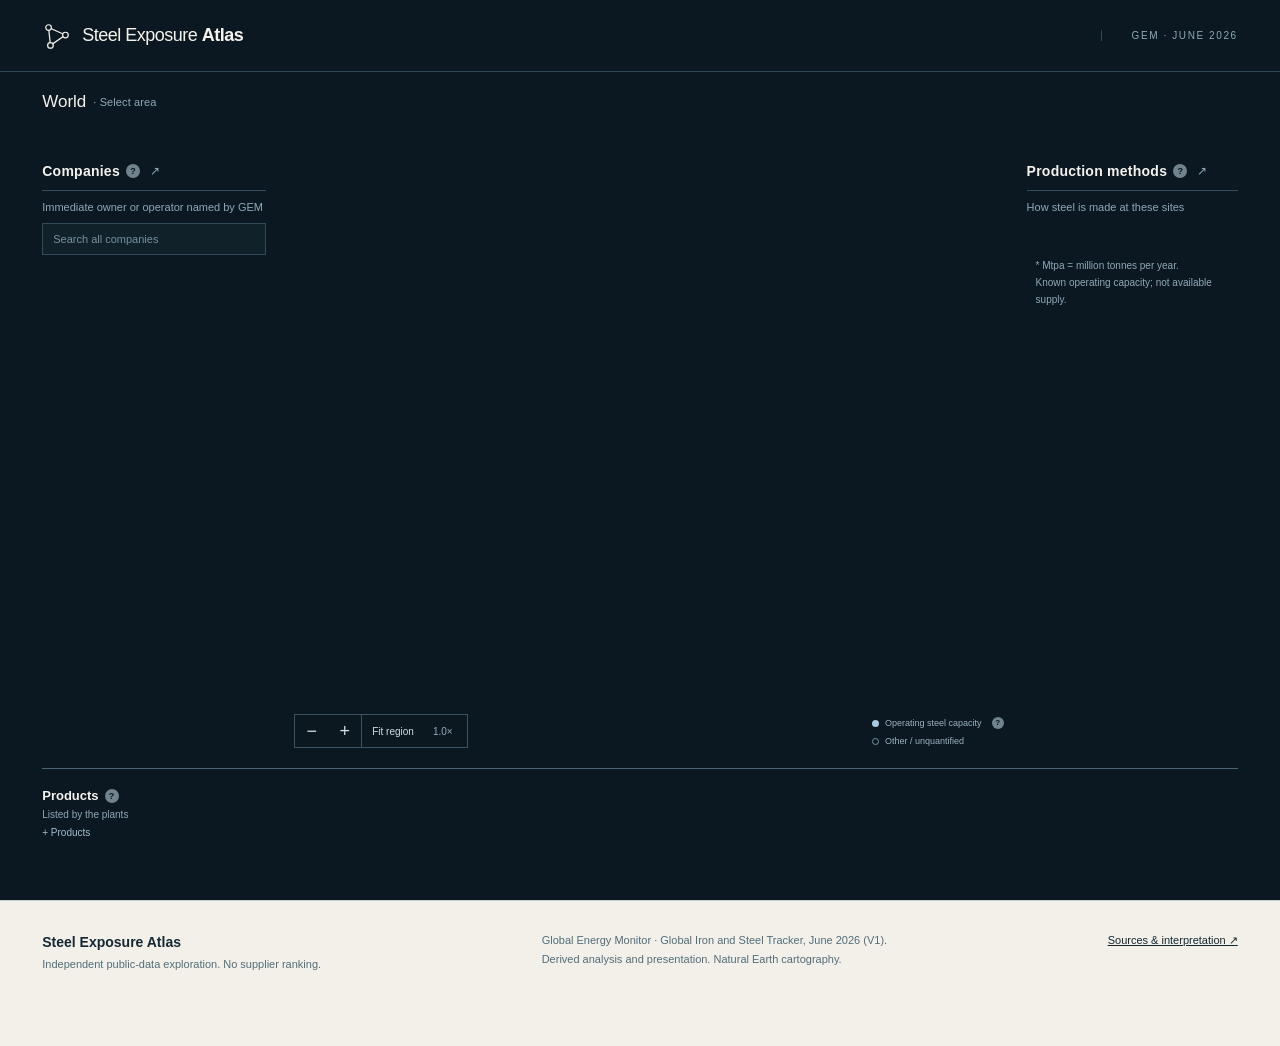
==== commit 33f12dad: "fix: bust company profile evidence cache" ====
--- a/index.html
+++ b/index.html
@@ -1,5 +1,5 @@
 <!doctype html>
-<html lang="en"><head><meta charset="utf-8"><meta name="viewport" content="width=device-width,initial-scale=1"><meta name="robots" content="noindex,nofollow"><meta name="referrer" content="no-referrer"><meta http-equiv="Content-Security-Policy" content="default-src 'self'; script-src 'self'; style-src 'self'; style-src-elem 'self'; style-src-attr 'unsafe-inline'; img-src 'self' data:; connect-src 'self'; font-src 'none'; object-src 'none'; base-uri 'none'; form-action 'none'"><title>Steel Exposure Atlas</title><meta name="description" content="Trace steel companies across their plants, products and production methods, with sanctions and trade measures brought into the same view through public evidence."><link rel="stylesheet" href="./src/connections.css?v=20260916-2"><link rel="stylesheet" href="./src/connections-visual-polish.css?v=20260916-4"><link rel="stylesheet" href="./src/connections-sanctions.css?v=20260916-2"><link rel="stylesheet" href="./src/connections-procurement-ui.css?v=20260916-4"><link rel="stylesheet" href="./src/connections-company-virtual-rail.css?v=20260917-2"><link rel="stylesheet" href="./src/connections-selection-profile.css?v=20260916-3"><link rel="stylesheet" href="./src/connections-company-profile-card.css?v=20260917-1"><link rel="stylesheet" href="./src/connections-hero.css?v=20260917-1"><link rel="stylesheet" href="./src/connections-info-hints.css?v=20260917-5"></head>
+<html lang="en"><head><meta charset="utf-8"><meta name="viewport" content="width=device-width,initial-scale=1"><meta name="robots" content="noindex,nofollow"><meta name="referrer" content="no-referrer"><meta http-equiv="Content-Security-Policy" content="default-src 'self'; script-src 'self'; style-src 'self'; style-src-elem 'self'; style-src-attr 'unsafe-inline'; img-src 'self' data:; connect-src 'self'; font-src 'none'; object-src 'none'; base-uri 'none'; form-action 'none'"><title>Steel Exposure Atlas</title><meta name="description" content="Trace steel companies across their plants, products and production methods, with sanctions and trade measures brought into the same view through public evidence."><link rel="stylesheet" href="./src/connections.css?v=20260916-2"><link rel="stylesheet" href="./src/connections-visual-polish.css?v=20260916-4"><link rel="stylesheet" href="./src/connections-sanctions.css?v=20260916-2"><link rel="stylesheet" href="./src/connections-procurement-ui.css?v=20260916-4"><link rel="stylesheet" href="./src/connections-company-virtual-rail.css?v=20260917-2"><link rel="stylesheet" href="./src/connections-selection-profile.css?v=20260916-3"><link rel="stylesheet" href="./src/connections-company-profile-card.css?v=20260917-2"><link rel="stylesheet" href="./src/connections-hero.css?v=20260917-1"><link rel="stylesheet" href="./src/connections-info-hints.css?v=20260917-5"></head>
 <body>
 <a class="skip" href="#atlas">Skip to the interactive atlas</a>
 <header class="masthead"><a class="brand" href="#" id="brand-home"><svg viewBox="0 0 32 32" aria-hidden="true"><path d="M7 7 25 15 9 26 7 7"/><circle cx="7" cy="7" r="3"/><circle cx="25" cy="15" r="3"/><circle cx="9" cy="26" r="3"/></svg><span class="brand-copy"><span class="brand-name">Steel Exposure <b>Atlas</b></span></span></a><nav aria-label="Page navigation"><a href="#atlas">Connections</a><button id="open-all-sites" type="button">Find a plant <span aria-hidden="true">↗</span></button><button id="open-sources" type="button">Sources</button><a href="./prototype/evidence.html">Explorer ↗</a></nav><span class="edition">GEM · JUNE 2026</span></header>
@@ -31,7 +31,7 @@
 <script src="./src/connections-sanctions-loader.js?v=20260916-1"></script>
 <script src="./src/connections-company-eligibility.js?v=20260916-2"></script>
 <script src="./src/connections-trade-loader.js?v=20260916-3"></script>
-<script src="./src/connections-selection-profile.js?v=20260916-1"></script>
+<script src="./src/connections-selection-profile.js?v=20260917-2"></script>
 <script src="./src/connections-company-profile-card.js?v=20260917-2"></script>
 <script src="./src/connections-sanctions-bridge.js?v=20260916-4"></script>
 <script src="./src/connections-info-hints.js?v=20260917-5"></script>
--- a/src/connections-company-profile-card.css
+++ b/src/connections-company-profile-card.css
@@ -74,9 +74,55 @@
   background:#152c37;
   border-color:#496574;
 }
+.company-profile-card .selection-profile-regulatory-list{
+  gap:0;
+  margin-top:10px;
+  border-top:1px solid #36505e;
+}
+.company-profile-card .selection-profile-regulatory-item--flow{
+  padding:14px 0 16px;
+  background:transparent;
+  border:0;
+  border-bottom:1px solid #36505e;
+}
+.company-profile-card .selection-profile-regulatory-item--flow:last-child{border-bottom:0}
+.company-profile-card .selection-profile-regulatory-top{margin-bottom:6px}
 .company-profile-card .selection-profile-regulatory-label,
 .company-profile-card .selection-profile-regulatory-state{color:#9db3bd}
+.company-profile-card .selection-profile-regulatory-flow{
+  margin-top:10px;
+  border-top:1px solid #2d4654;
+}
+.company-profile-card .selection-profile-regulatory-step{
+  display:grid;
+  grid-template-columns:78px minmax(0,1fr);
+  gap:12px;
+  padding:8px 0;
+  border-bottom:1px solid #263f4c;
+}
+.company-profile-card .selection-profile-regulatory-step:last-child{border-bottom:0}
+.company-profile-card .selection-profile-regulatory-step-label{
+  padding-top:1px;
+  font-size:8px;
+  line-height:1.35;
+  letter-spacing:.55px;
+  text-transform:uppercase;
+  color:#7894a2;
+}
+.company-profile-card .selection-profile-regulatory-step-value{
+  margin:0;
+  font-size:10.5px;
+  line-height:1.5;
+  color:#a9bdc7;
+}
+.company-profile-card .selection-profile-regulatory-step.is-meaning .selection-profile-regulatory-step-value{
+  font-size:12px;
+  line-height:1.45;
+  font-weight:620;
+  color:#dce9ee;
+}
 .company-profile-card .selection-profile-regulatory-item .selection-profile-impact{color:#dce9ee}
+.company-profile-card .selection-profile-regulatory-item--flow .selection-profile-links{margin-top:8px}
 .company-profile-card .selection-profile-link,
 .company-profile-card .selection-profile-source-button,
 .company-profile-card .selection-profile-more{color:#9ed7fb;border-color:#5f8ca5}
@@ -102,4 +148,5 @@
   .company-profile-card .selection-profile-metric:not(:first-child){padding:10px 0;border-right:0;border-bottom:1px solid #36505e}
   .company-profile-card .selection-profile-metric:last-child{border-bottom:0}
   .company-profile-card .selection-profile-products{grid-template-columns:1fr;gap:4px}
+  .company-profile-card .selection-profile-regulatory-step{grid-template-columns:1fr;gap:3px;padding:8px 0}
 }
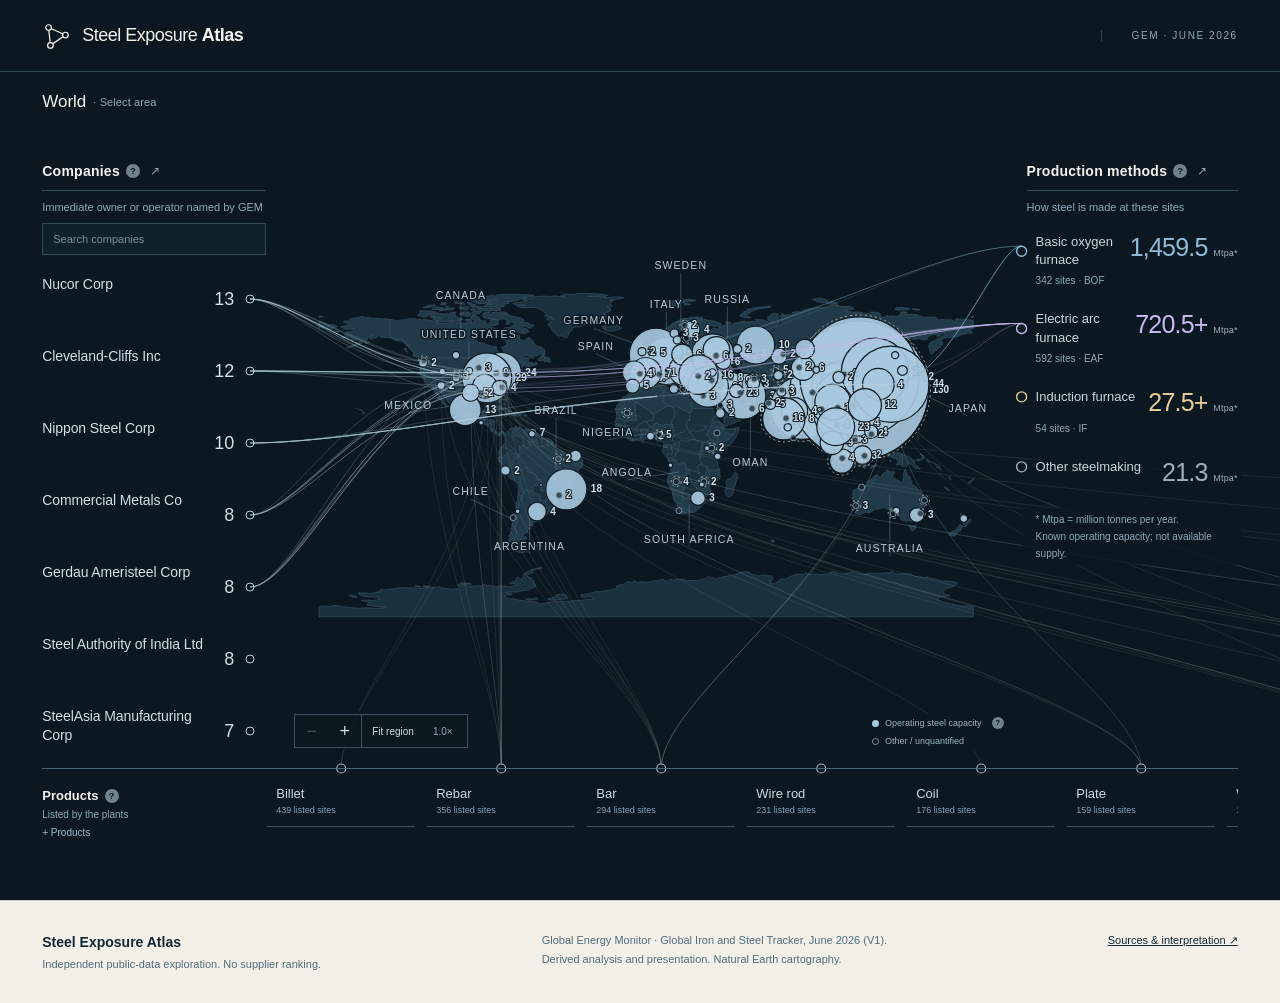
==== commit 5f581c62: "ui: load refreshed sources dialog" ====
--- a/index.html
+++ b/index.html
@@ -35,5 +35,6 @@
 <script src="./src/connections-company-profile-card.js?v=20260917-2"></script>
 <script src="./src/connections-sanctions-bridge.js?v=20260916-4"></script>
 <script src="./src/connections-info-hints.js?v=20260917-5"></script>
+<script src="./src/connections-sources-dialog.js?v=20260917-1"></script>
 <script type="module" src="./src/connections-bootstrap.js?v=20260917-1"></script>
 </body></html>
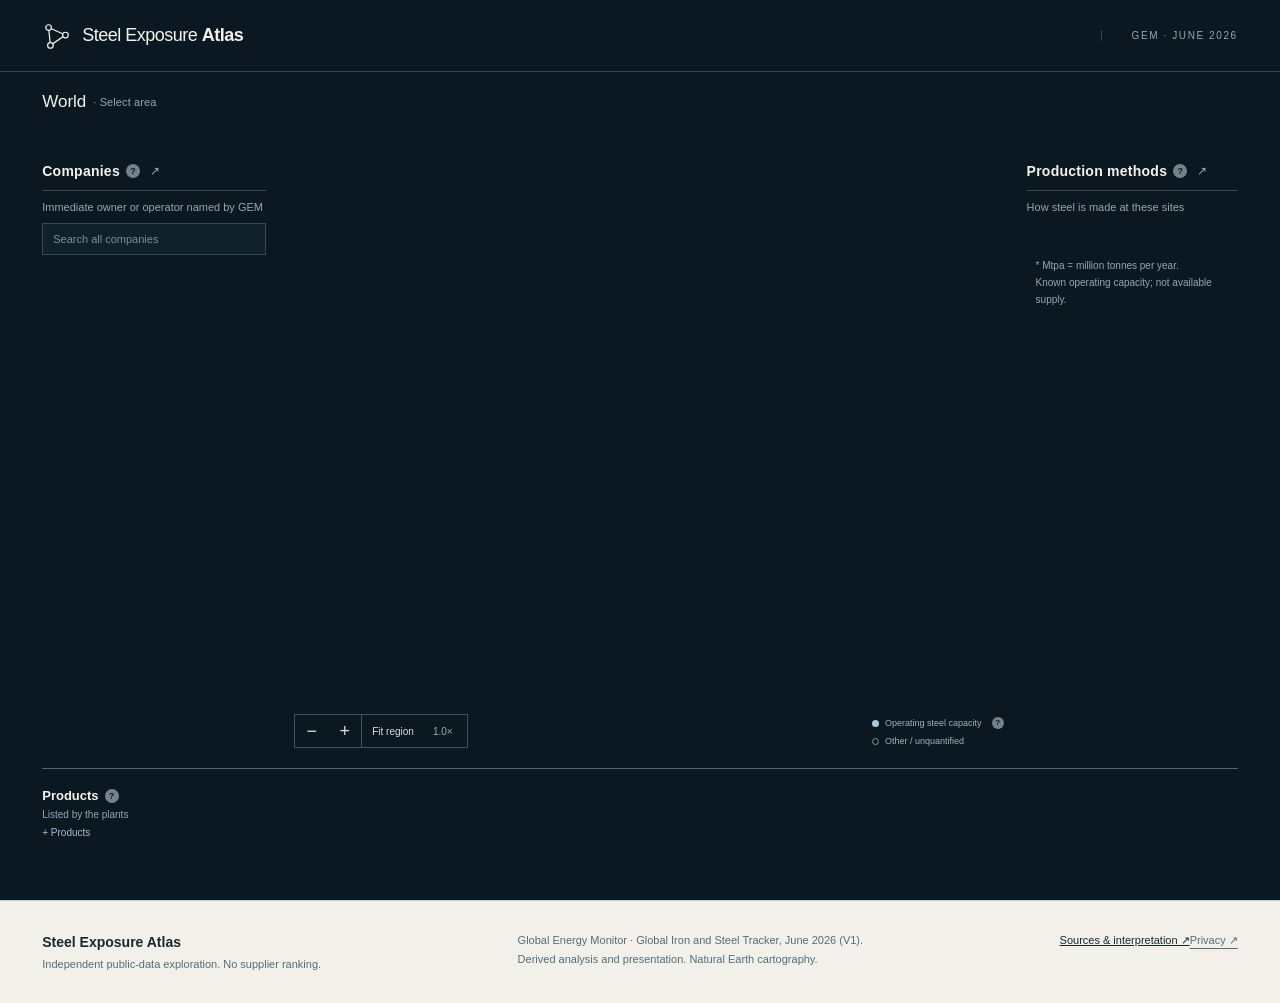
==== commit edf71eb0: "feat: add share metadata and privacy link" ====
--- a/index.html
+++ b/index.html
@@ -1,5 +1,5 @@
 <!doctype html>
-<html lang="en"><head><meta charset="utf-8"><meta name="viewport" content="width=device-width,initial-scale=1"><meta name="robots" content="noindex,nofollow"><meta name="referrer" content="no-referrer"><meta http-equiv="Content-Security-Policy" content="default-src 'self'; script-src 'self'; style-src 'self'; style-src-elem 'self'; style-src-attr 'unsafe-inline'; img-src 'self' data:; connect-src 'self'; font-src 'none'; object-src 'none'; base-uri 'none'; form-action 'none'"><title>Steel Exposure Atlas</title><meta name="description" content="Trace steel companies across their plants, products and production methods, with sanctions and trade measures brought into the same view through public evidence."><link rel="stylesheet" href="./src/connections.css?v=20260916-2"><link rel="stylesheet" href="./src/connections-visual-polish.css?v=20260916-4"><link rel="stylesheet" href="./src/connections-sanctions.css?v=20260916-2"><link rel="stylesheet" href="./src/connections-procurement-ui.css?v=20260916-4"><link rel="stylesheet" href="./src/connections-company-virtual-rail.css?v=20260917-2"><link rel="stylesheet" href="./src/connections-selection-profile.css?v=20260916-3"><link rel="stylesheet" href="./src/connections-company-profile-card.css?v=20260917-2"><link rel="stylesheet" href="./src/connections-hero.css?v=20260917-1"><link rel="stylesheet" href="./src/connections-info-hints.css?v=20260917-5"></head>
+<html lang="en"><head><meta charset="utf-8"><meta name="viewport" content="width=device-width,initial-scale=1"><meta name="robots" content="noindex,nofollow"><meta name="referrer" content="no-referrer"><meta http-equiv="Content-Security-Policy" content="default-src 'self'; script-src 'self'; style-src 'self'; style-src-elem 'self'; style-src-attr 'unsafe-inline'; img-src 'self' data:; connect-src 'self'; font-src 'none'; object-src 'none'; base-uri 'none'; form-action 'none'"><title>Steel Exposure Atlas</title><meta name="description" content="Trace steel companies across their plants, products and production methods, with sanctions and trade measures brought into the same view through public evidence."><meta property="og:title" content="Steel Exposure Atlas"><meta property="og:description" content="Explore steel companies, plants, production methods, products and selected public evidence in one connected view."><meta property="og:type" content="website"><meta property="og:site_name" content="Steel Exposure Atlas"><meta name="twitter:card" content="summary"><meta name="twitter:title" content="Steel Exposure Atlas"><meta name="twitter:description" content="Explore steel companies, plants, production methods, products and selected public evidence in one connected view."><link rel="stylesheet" href="./src/connections.css?v=20260916-2"><link rel="stylesheet" href="./src/connections-visual-polish.css?v=20260916-4"><link rel="stylesheet" href="./src/connections-sanctions.css?v=20260916-2"><link rel="stylesheet" href="./src/connections-procurement-ui.css?v=20260916-4"><link rel="stylesheet" href="./src/connections-company-virtual-rail.css?v=20260917-2"><link rel="stylesheet" href="./src/connections-selection-profile.css?v=20260916-3"><link rel="stylesheet" href="./src/connections-company-profile-card.css?v=20260917-2"><link rel="stylesheet" href="./src/connections-hero.css?v=20260917-1"><link rel="stylesheet" href="./src/connections-info-hints.css?v=20260917-5"></head>
 <body>
 <a class="skip" href="#atlas">Skip to the interactive atlas</a>
 <header class="masthead"><a class="brand" href="#" id="brand-home"><svg viewBox="0 0 32 32" aria-hidden="true"><path d="M7 7 25 15 9 26 7 7"/><circle cx="7" cy="7" r="3"/><circle cx="25" cy="15" r="3"/><circle cx="9" cy="26" r="3"/></svg><span class="brand-copy"><span class="brand-name">Steel Exposure <b>Atlas</b></span></span></a><nav aria-label="Page navigation"><a href="#atlas">Connections</a><button id="open-all-sites" type="button">Find a plant <span aria-hidden="true">↗</span></button><button id="open-sources" type="button">Sources</button><a href="./prototype/evidence.html">Explorer ↗</a></nav><span class="edition">GEM · JUNE 2026</span></header>
@@ -18,7 +18,7 @@
 <div class="atlas-bottom" hidden aria-hidden="true"><p id="connection-caption">Each connection is grounded in the same public-data snapshot.</p><button id="map-basis" type="button" tabindex="-1">How to read this <span aria-hidden="true">↗</span></button></div>
 </section>
 <section class="reading-area" aria-live="polite" hidden><div class="selection-path" id="selection-path"></div><div id="selection-profile" class="selection-profile"></div><div class="reading-grid legacy-reading-grid" hidden aria-hidden="true"><div class="reading-copy"><p class="eyebrow" id="reading-kicker">CURRENT SCOPE</p><h2 id="reading-title">The industrial footprint in one connected view.</h2><p id="reading-description">Sites, companies, products and production methods are read from the same public-data snapshot. Narrowing one dimension updates the others without changing the geographic scope.</p><button id="inspect-selection" class="text-action" type="button">Browse this region <span aria-hidden="true">↗</span></button></div><div class="reading-detail" id="reading-detail"><div id="summary-data"></div><div id="site-detail" hidden></div></div></div></section>
-<footer class="footer"><div><strong>Steel Exposure Atlas</strong><p>Independent public-data exploration. No supplier ranking.</p></div><p>Global Energy Monitor · Global Iron and Steel Tracker, June 2026 (V1).<br>Derived analysis and presentation. Natural Earth cartography.</p><button type="button" id="footer-sources">Sources & interpretation ↗</button></footer>
+<footer class="footer"><div><strong>Steel Exposure Atlas</strong><p>Independent public-data exploration. No supplier ranking.</p></div><p>Global Energy Monitor · Global Iron and Steel Tracker, June 2026 (V1).<br>Derived analysis and presentation. Natural Earth cartography.</p><div class="footer-actions"><button type="button" id="footer-sources">Sources & interpretation ↗</button><a href="./privacy.html">Privacy ↗</a></div></footer>
 </main>
 <dialog id="browse-dialog" aria-labelledby="browse-title"><div class="dialog-top"><span class="eyebrow" id="browse-eyebrow">EXPLORE</span><button type="button" data-close-dialog aria-label="Close">×</button></div><h2 id="browse-title">Find a plant</h2><p id="browse-note"></p><label class="browse-search">Search<input type="search" id="browse-query" autocomplete="off" placeholder="Name or country"></label><div id="browse-result" class="browse-result"></div><div class="dialog-foot"><span id="browse-count"></span><button type="button" data-close-dialog>Close</button></div></dialog>
 <dialog id="regions-dialog" aria-labelledby="regions-title"><div class="dialog-top"><span class="eyebrow">GEOGRAPHY</span><button type="button" data-close-dialog aria-label="Close">×</button></div><h2 id="regions-title">Choose a region.</h2><p>Geographies follow the region labels supplied by GEM.</p><div id="region-choices"></div><div class="dialog-foot"><span>All sites use the same relationship rules.</span><button type="button" data-close-dialog>Close</button></div></dialog>
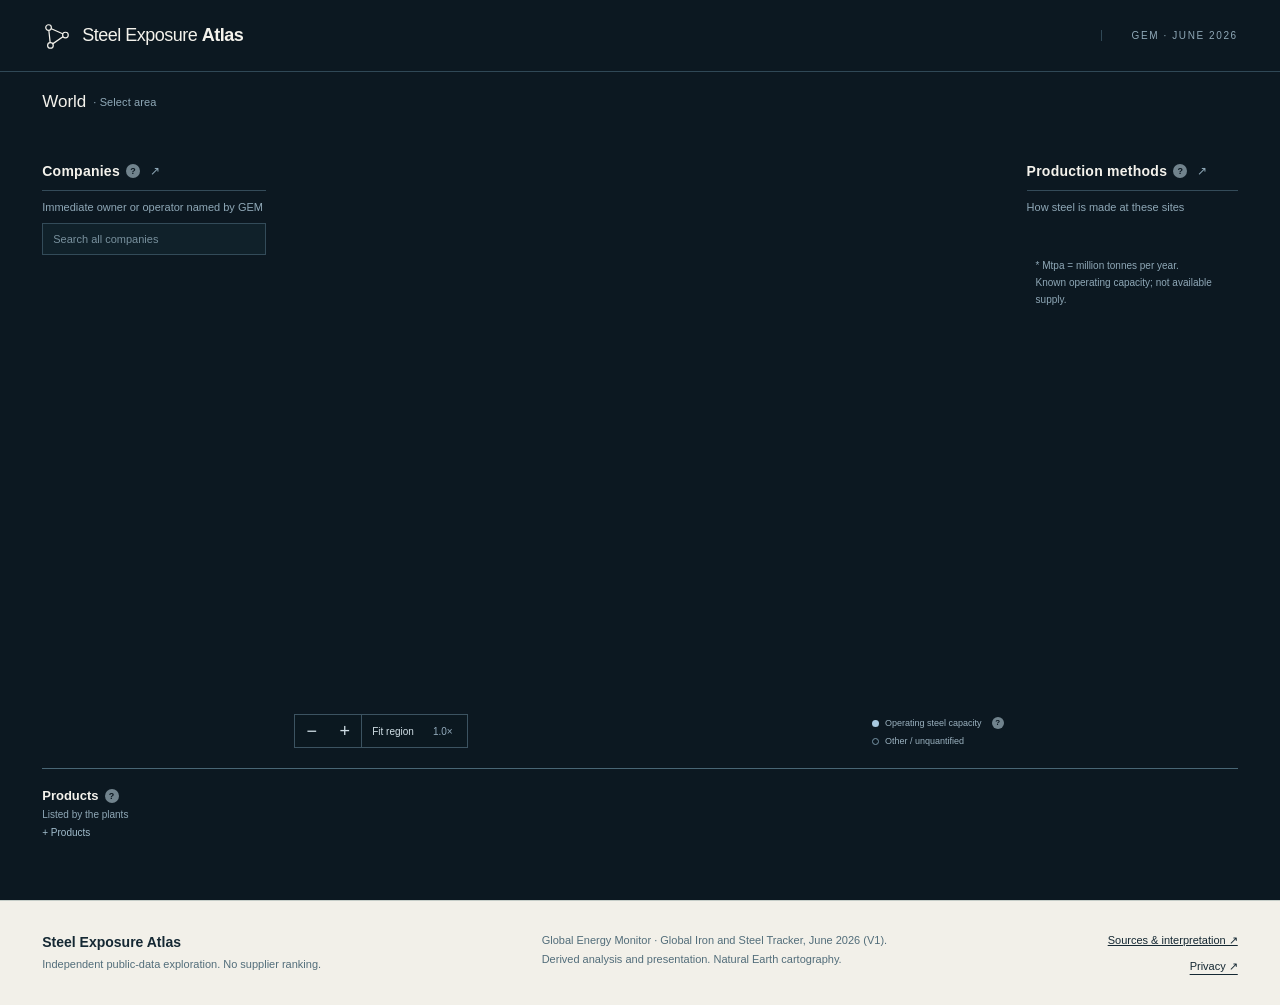
==== commit ba1ab518: "release: set public canonical metadata" ====
--- a/index.html
+++ b/index.html
@@ -1,5 +1,5 @@
 <!doctype html>
-<html lang="en"><head><meta charset="utf-8"><meta name="viewport" content="width=device-width,initial-scale=1"><meta name="robots" content="noindex,nofollow"><meta name="referrer" content="no-referrer"><meta http-equiv="Content-Security-Policy" content="default-src 'self'; script-src 'self'; style-src 'self'; style-src-elem 'self'; style-src-attr 'unsafe-inline'; img-src 'self' data:; connect-src 'self'; font-src 'none'; object-src 'none'; base-uri 'none'; form-action 'none'"><title>Steel Exposure Atlas</title><meta name="description" content="Trace steel companies across their plants, products and production methods, with sanctions and trade measures brought into the same view through public evidence."><meta property="og:title" content="Steel Exposure Atlas"><meta property="og:description" content="Explore steel companies, plants, production methods, products and selected public evidence in one connected view."><meta property="og:type" content="website"><meta property="og:site_name" content="Steel Exposure Atlas"><meta name="twitter:card" content="summary"><meta name="twitter:title" content="Steel Exposure Atlas"><meta name="twitter:description" content="Explore steel companies, plants, production methods, products and selected public evidence in one connected view."><link rel="stylesheet" href="./src/connections.css?v=20260916-2"><link rel="stylesheet" href="./src/connections-visual-polish.css?v=20260916-4"><link rel="stylesheet" href="./src/connections-sanctions.css?v=20260916-2"><link rel="stylesheet" href="./src/connections-procurement-ui.css?v=20260916-4"><link rel="stylesheet" href="./src/connections-company-virtual-rail.css?v=20260917-2"><link rel="stylesheet" href="./src/connections-selection-profile.css?v=20260916-3"><link rel="stylesheet" href="./src/connections-company-profile-card.css?v=20260917-2"><link rel="stylesheet" href="./src/connections-hero.css?v=20260917-1"><link rel="stylesheet" href="./src/connections-info-hints.css?v=20260917-5"></head>
+<html lang="en"><head><meta charset="utf-8"><meta name="viewport" content="width=device-width,initial-scale=1"><meta name="referrer" content="no-referrer"><meta http-equiv="Content-Security-Policy" content="default-src 'self'; script-src 'self'; style-src 'self'; style-src-elem 'self'; style-src-attr 'unsafe-inline'; img-src 'self' data:; connect-src 'self'; font-src 'none'; object-src 'none'; base-uri 'none'; form-action 'none'"><title>Steel Exposure Atlas</title><meta name="description" content="Trace steel companies across their plants, products and production methods, with sanctions and trade measures brought into the same view through public evidence."><meta property="og:title" content="Steel Exposure Atlas"><meta property="og:description" content="Explore steel companies, plants, production methods, products and selected public evidence in one connected view."><meta property="og:type" content="website"><meta property="og:site_name" content="Steel Exposure Atlas"><meta property="og:url" content="https://penovx.github.io/steel-exposure-atlas/"><link rel="canonical" href="https://penovx.github.io/steel-exposure-atlas/"><meta name="twitter:card" content="summary"><meta name="twitter:title" content="Steel Exposure Atlas"><meta name="twitter:description" content="Explore steel companies, plants, production methods, products and selected public evidence in one connected view."><link rel="stylesheet" href="./src/connections.css?v=20260916-2"><link rel="stylesheet" href="./src/connections-visual-polish.css?v=20260916-4"><link rel="stylesheet" href="./src/connections-sanctions.css?v=20260916-2"><link rel="stylesheet" href="./src/connections-procurement-ui.css?v=20260916-4"><link rel="stylesheet" href="./src/connections-company-virtual-rail.css?v=20260917-2"><link rel="stylesheet" href="./src/connections-selection-profile.css?v=20260916-3"><link rel="stylesheet" href="./src/connections-company-profile-card.css?v=20260917-2"><link rel="stylesheet" href="./src/connections-hero.css?v=20260917-1"><link rel="stylesheet" href="./src/connections-info-hints.css?v=20260917-5"></head>
 <body>
 <a class="skip" href="#atlas">Skip to the interactive atlas</a>
 <header class="masthead"><a class="brand" href="#" id="brand-home"><svg viewBox="0 0 32 32" aria-hidden="true"><path d="M7 7 25 15 9 26 7 7"/><circle cx="7" cy="7" r="3"/><circle cx="25" cy="15" r="3"/><circle cx="9" cy="26" r="3"/></svg><span class="brand-copy"><span class="brand-name">Steel Exposure <b>Atlas</b></span></span></a><nav aria-label="Page navigation"><a href="#atlas">Connections</a><button id="open-all-sites" type="button">Find a plant <span aria-hidden="true">↗</span></button><button id="open-sources" type="button">Sources</button><a href="./prototype/evidence.html">Explorer ↗</a></nav><span class="edition">GEM · JUNE 2026</span></header>
--- a/src/connections.css
+++ b/src/connections.css
@@ -1,10 +1,10 @@
 :root{--paper:#f2f0e9;--ink:#152833;--night:#0c1821;--land:#1b303d;--line:#324b59;--white:#f4f2ec;--muted:#9cb1bf;--accent:#8ccfff;--bof:#8ebbd8;--eaf:#c9bbf0;--if:#e8cd96;--other:#a2b0bb;--margin:clamp(22px,3.3vw,56px);font-family:'Segoe UI Variable','Segoe UI',Arial,sans-serif;color:var(--ink);background:var(--paper);font-synthesis:none}
 *{box-sizing:border-box}body{margin:0}html{scroll-behavior:smooth;scroll-padding-top:85px}h1,h2,h3,p{margin:0}button,input{font:inherit}button,a{-webkit-tap-highlight-color:transparent}button{cursor:pointer;border:0}button:disabled{opacity:.3;cursor:default}button:focus-visible,a:focus-visible,input:focus-visible{outline:2px solid #389fe5;outline-offset:4px}button svg{pointer-events:none}button{touch-action:manipulation}a{color:inherit;text-underline-offset:4px}[hidden]{display:none!important}.sr-only{position:absolute;width:1px;height:1px;margin:-1px;clip:rect(0,0,0,0);overflow:hidden;white-space:nowrap}.skip{position:fixed;z-index:100;top:8px;left:8px;background:var(--paper);padding:12px;transform:translateY(-170%)}.skip:focus{transform:none}
-.masthead{height:68px;margin:0 var(--margin);display:flex;align-items:center;gap:40px;border-bottom:1px solid #c5cdc8}.brand{font-size:18px;letter-spacing:-.5px;text-decoration:none;display:flex;align-items:center;gap:10px;white-space:nowrap}.brand b{font-weight:700}.brand svg{width:30px;height:30px;fill:var(--paper);stroke:var(--ink);stroke-width:1.3}.masthead nav{margin-left:auto;display:flex;gap:30px;align-items:center;font-size:13px}.masthead nav button{padding:8px 0;background:none;color:inherit}.masthead nav a{text-decoration:none}.edition{font-size:10px;letter-spacing:1.6px;color:#657880;border-left:1px solid #c5cdc8;padding-left:30px;white-space:nowrap}.intro{padding:30px var(--margin) 29px;display:flex;justify-content:space-between;align-items:center;gap:30px}.eyebrow{font-size:10px;letter-spacing:1.6px;font-weight:650;color:#58707c}.intro h1{font-size:clamp(30px,3vw,44px);letter-spacing:-1.45px;font-weight:480;line-height:1.15;margin-top:9px}.opening-hint{font-size:14px;line-height:1.65;color:#516773;padding-right:12px;max-width:42ch}.atlas{background:var(--night);color:var(--white);position:relative;isolation:isolate;overflow:hidden}.atlas-top{display:flex;justify-content:space-between;align-items:center;gap:20px;padding:19px var(--margin) 0;min-height:54px}.scope-heading{display:flex;gap:15px;align-items:center;min-width:0}.small-cross{font-size:21px;font-weight:300;color:#87a0af}.scope-heading button{color:var(--white);background:none;padding:5px 0;font-size:17px;display:flex;gap:13px;align-items:center}.scope-heading strong{font-weight:530}.scope-heading button>span{font-size:15px;color:#96afbf}.scope-heading>span:last-child{font-size:11px;color:#94adbc;border-left:1px solid #334b59;padding-left:17px;line-height:1.6}.clear-all{background:#1b3342;color:var(--accent);font-size:12px;padding:9px 12px;display:flex;gap:15px;white-space:nowrap}.connections-stage{position:relative;display:grid;grid-template-columns:clamp(185px,17.5vw,250px) minmax(0,1fr) clamp(183px,16.5vw,240px);grid-template-rows:minmax(415px,1fr) 103px;gap:0 18px;padding:0 var(--margin);height:clamp(550px,66svh,700px);min-height:550px}.connections-stage>section,.connections-stage>.geography,.connections-stage>.products-area{position:relative;z-index:2}#connection-lines{position:absolute;width:100%;height:100%;inset:0;z-index:3;pointer-events:none;overflow:visible}.connection-edge{fill:none;stroke:#85aec6;stroke-width:.8;opacity:.16;transition:opacity .22s}.connection-edge.company{stroke:#b4ccdc;opacity:.29}.connection-edge.product{stroke:#b9c7c4;opacity:.14}.connection-edge.route-EAF{stroke:var(--eaf)}.connection-edge.route-BOF{stroke:var(--bof)}.connection-edge.route-IF{stroke:var(--if)}.connection-edge.strong{opacity:.7;stroke-width:1.1}.connection-edge.dim{opacity:.035}.company-rail,.method-rail{padding-top:41px;align-self:start;min-width:0}.rail-heading{display:flex;align-items:center;justify-content:space-between;gap:12px;border-bottom:1px solid #344b59;padding-bottom:11px}.rail-heading h2{font-size:14px;font-weight:580;letter-spacing:.25px}.rail-heading button{background:none;color:#b1c7d3;font-size:17px;min-width:24px;padding:0}.rail-subtitle{font-size:11px;color:#8fa8b7;margin-top:10px;margin-bottom:20px}.company-nodes{display:flex;flex-direction:column;gap:4px}.company-node{width:100%;padding:11px 12px 11px 0;background:transparent;color:#d1dfe6;text-align:left;position:relative;display:grid;grid-template-columns:1fr auto;gap:6px 12px;transition:color .2s,opacity .2s;background:var(--night);z-index:4}.company-name{font-size:14px;font-weight:460;line-height:1.35;letter-spacing:-.1px;max-width:25ch}.company-count{font-size:18px;font-variant-numeric:tabular-nums;line-height:1.15;align-self:center}.company-sub{grid-column:1/-1;font-size:10px;color:#8fa8b7}.company-node::after{content:'';position:absolute;width:5px;height:5px;border:1px solid #b5cfdf;background:var(--night);border-radius:50%;right:-4px;top:50%}.company-node:hover,.company-node.is-selected{color:var(--accent)}.company-node.is-selected{background:#152b38;box-shadow:-9px 0 0 #152b38}.company-node.is-selected::after{background:var(--accent);border-color:var(--accent)}.company-node.dim{opacity:.3}.more-link{display:flex;gap:9px;align-items:center;padding:14px 0;background:none;color:#9bb6c6;font-size:11px;margin-top:13px;border-top:1px solid #283e4b;z-index:4;position:relative;width:100%;text-align:left}.more-link>span:last-child{margin-left:auto}.method-nodes{display:flex;flex-direction:column;gap:24px}.method-node{color:var(--white);background:var(--night);position:relative;z-index:4;padding:0 0 0 9px;text-align:left;display:grid;grid-template-columns:1fr auto;gap:6px 10px;width:100%;transition:opacity .2s}.method-node::before{content:'';position:absolute;left:-5px;top:13px;width:5px;height:5px;border:1px solid var(--method-color);border-radius:50%;background:var(--night)}.method-name{font-size:13px;line-height:1.4;color:#c7d5dd}.method-value{font-size:25px;font-weight:360;letter-spacing:-.8px;font-variant-numeric:tabular-nums;color:var(--method-color);white-space:nowrap}.method-value small{font-size:9px;font-weight:500;letter-spacing:.2px;color:#9eb2bf;margin-left:3px}.method-sub{grid-column:1/-1;font-size:10px;color:#8fa8b7}.method-track{grid-column:1/-1;background:#213542;height:3px;margin-top:6px}.method-fill{height:100%;display:block;background:var(--method-color);width:var(--pct);opacity:.7}.method-node.is-selected::before{background:var(--method-color);box-shadow:0 0 0 3px #d6e8f022}.method-node.is-selected .method-name{color:var(--white)}.method-node.is-selected .method-fill{opacity:1}.method-node.dim{opacity:.28}.method-note{font-size:10px;color:#8fa8b7;line-height:1.7;margin-top:24px;padding-left:9px}.geography{min-width:0;min-height:0;position:relative}#geo-map{width:100%;height:100%;display:block;cursor:grab;touch-action:pan-y}#geo-map.dragging{cursor:grabbing}.land{fill:#1b303d;stroke:#3a5362;stroke-width:.65;vector-effect:non-scaling-stroke;transition:fill .2s,opacity .2s}.land.with-sites{fill:#203a49}.land.selected{fill:#33586d;stroke:#7caac6;stroke-width:1.2}.country-label{fill:#90aab9;font-size:10.5px;letter-spacing:1.1px;paint-order:stroke;stroke:var(--night);stroke-width:3px;stroke-linejoin:round;cursor:pointer}.country-label.has-sites{fill:#b6cbd6}.country-label.is-selected{fill:#fff;stroke-width:4px}.plant-node{cursor:pointer;outline:none}.plant-disc{fill:#a8c9df;stroke:#0c1821;stroke-width:1.2;fill-opacity:.91;transition:fill .17s}.plant-hollow{fill:#0c1821;stroke:#7794a6;stroke-width:1;fill-opacity:.7}.plant-hit{fill:transparent;pointer-events:all}.plant-node.dim{opacity:.14}.plant-node.selected .plant-disc{fill:#f7fbff;stroke:#8ccfff;stroke-width:2}.plant-focus{fill:none;stroke:#a0d8ff;stroke-width:1;opacity:0}.plant-node.selected .plant-focus,.plant-node:focus-visible .plant-focus{opacity:1}.cluster-text{fill:#0c1821;font-size:10px;font-weight:650;pointer-events:none}.plant-name{fill:#f3f2ed;font-size:12px;font-weight:500;letter-spacing:-.15px;paint-order:stroke;stroke:var(--night);stroke-width:3px;pointer-events:none}.map-toolset{position:absolute;bottom:20px;left:10px;display:flex;gap:0;align-items:center;border:1px solid #3c5361;z-index:5;background:#0c1821f5}.map-toolset button{color:#d1dfe6;background:none;font-size:18px;min-height:32px;min-width:33px;padding:0 8px}.map-toolset button:hover{background:#254254}#map-fit{font-size:10px;border-left:1px solid #3c5361;padding:0 10px}.map-toolset>span{font-size:10px;color:#92aabb;padding:0 9px;min-width:43px}.map-key{position:absolute;bottom:22px;right:5px;display:flex;flex-direction:column;gap:7px;color:#9bb2c0;font-size:9px;pointer-events:none}.map-key span{display:flex;gap:6px;align-items:center}.key-dot,.key-hollow{width:7px;height:7px;display:inline-block;border-radius:50%;background:#a8c9df}.key-hollow{background:transparent;border:1px solid #7794a6}.map-tip{position:absolute;z-index:8;pointer-events:none;background:var(--paper);color:var(--ink);box-shadow:0 8px 30px #0005;padding:11px 14px;max-width:250px;font-size:11px;line-height:1.6}.map-tip strong{display:block;font-size:13px;font-weight:600}.map-tip span{display:block;color:#536b79;margin-top:4px}
-.products-area{grid-column:1/-1;border-top:1px solid #2d4553;padding:15px 0 12px;display:grid;grid-template-columns:205px minmax(0,1fr);align-items:center;gap:20px;z-index:4!important;background:var(--night)}.product-heading h2{font-size:13px;font-weight:580}.product-heading>span{font-size:10px;color:#8fa8b7;display:block;margin-top:5px}.product-heading button{background:none;color:#a2bdcd;font-size:10px;padding:7px 0 0}.product-nodes{display:flex;justify-content:flex-start;gap:12px;align-items:center;flex-wrap:nowrap;overflow-x:auto;overflow-y:hidden;min-width:0;padding:3px 2px 10px;scrollbar-width:thin;scrollbar-color:#496675 #142833;scroll-snap-type:x proximity;overscroll-behavior-x:contain}.product-nodes::-webkit-scrollbar{height:6px}.product-nodes::-webkit-scrollbar-track{background:#142833}.product-nodes::-webkit-scrollbar-thumb{background:#496675;border-radius:6px}.product-nodes::-webkit-scrollbar-thumb:hover{background:#66889a}.product-node{background:none;color:#cad9e1;font-size:13px;padding:12px 9px 10px;position:relative;z-index:4;border-bottom:1px solid #3b5563;text-align:left;min-width:88px;flex:0 0 auto;scroll-snap-align:start}.product-port{position:absolute;left:50%;top:-10px;width:7px;height:7px;border-radius:50%;background:var(--night);border:1px solid #9fb7c4;transform:translateX(-50%);z-index:6}.product-node::after{content:'';position:absolute;left:50%;top:-16px;width:1px;height:7px;background:#6f8b99;transform:translateX(-50%);opacity:.9}.product-node>span{font-size:10px;color:#88a5b6;margin-left:8px}.product-node.is-selected{color:#fff;border-color:#b3dafe;background:#1a3343}.product-node.is-selected .product-port{background:var(--accent);border-color:#d7efff;box-shadow:0 0 0 3px #8ccfff22}.product-remove{font-size:12px;font-weight:400;color:#9dc9e6;margin-left:7px}.product-node.dim{opacity:.3}.atlas-bottom{padding:13px var(--margin) 15px;display:flex;align-items:center;justify-content:space-between;gap:24px;border-top:1px solid #293f4b;color:#92adbe;font-size:11px;line-height:1.5}.atlas-bottom button{background:none;color:#c4d5df;font-size:11px;white-space:nowrap;padding:0}.atlas-bottom button>span{margin-left:9px}.reading-area{padding:27px var(--margin) 52px}.selection-path{display:flex;gap:9px;flex-wrap:wrap;align-items:center;margin-bottom:24px;min-height:25px}.path-token{border:1px solid #b8c4c4;padding:6px 10px;color:#314e60;background:none;font-size:12px;display:flex;align-items:center;gap:12px}.path-token small{font-size:9px;letter-spacing:.7px;color:#667f8d}.path-base{font-size:12px;color:#607986;display:flex;gap:12px;align-items:center}.reading-grid{display:grid;grid-template-columns:1fr 1fr;gap:8vw}.reading-copy h2{font-size:32px;line-height:1.17;letter-spacing:-.9px;font-weight:470;margin-top:13px}.reading-copy>p:not(.eyebrow){font-size:15px;line-height:1.75;color:#516b79;max-width:52ch;margin-top:17px}.text-action{margin-top:22px;background:none;color:var(--ink);border-bottom:1px solid #75929e;padding:7px 0;display:flex;gap:24px;font-size:13px}.summary-row{padding:15px 0;border-top:1px solid #c5cec9;display:flex;gap:20px;justify-content:space-between;align-items:center;font-size:13px;color:#476471}.summary-row strong{font-weight:470;font-size:22px;letter-spacing:-.3px;color:var(--ink);font-variant-numeric:tabular-nums}.summary-note{font-size:11px;line-height:1.65;color:#617985;margin-top:15px}.site-details h3{font-size:20px;font-weight:530;line-height:1.3;margin-bottom:15px;letter-spacing:-.4px}.detail-button{background:none;color:#275e80;border-bottom:1px solid #b1c4cc;padding:4px 0;font-size:13px;text-align:left}.detail-rows>div{display:flex;gap:20px;justify-content:space-between;line-height:1.6;font-size:13px;padding:10px 0;border-top:1px solid #c5cec9}.detail-rows>div>span:first-child{color:#617b88;min-width:80px}.detail-rows>div>span:last-child{text-align:right}.details-products{display:flex;gap:7px;flex-wrap:wrap;margin-top:14px}.details-products button{background:#e3e8e3;color:#264b61;padding:6px 9px;font-size:11px}.production-history{display:flex;gap:10px;margin-top:15px;align-items:flex-end;height:78px}.production-column{flex:1;display:flex;flex-direction:column;gap:5px;align-items:center;font-size:9px;color:#567180}.production-column i{width:70%;height:var(--h);display:block;background:#87aabe;min-height:1px}.production-column em{font-size:10px;font-style:normal}.footer{padding:30px var(--margin);border-top:1px solid #c5cdc8;display:flex;justify-content:space-between;align-items:start;gap:30px;font-size:11px;color:#526d7a;line-height:1.7}.footer strong{font-size:14px;color:var(--ink);font-weight:570}.footer button{background:none;color:var(--ink);font-size:11px;padding:0;text-decoration:underline;white-space:nowrap}
-dialog{width:min(750px,calc(100vw - 32px));max-height:calc(100dvh - 50px);background:var(--paper);color:var(--ink);padding:25px 32px 0;border:1px solid #abbcbd;box-shadow:0 15px 90px #0008;overflow:auto}dialog::backdrop{background:#071018b8;backdrop-filter:blur(5px)}.dialog-top{display:flex;align-items:center;justify-content:space-between}.dialog-top button{background:none;color:var(--ink);font-size:27px;padding:0 4px}dialog h2{font-size:31px;letter-spacing:-.7px;font-weight:500;margin:19px 0 13px}dialog>p,#browse-note{font-size:13px;line-height:1.7;color:#55717f}.browse-search{display:flex;flex-direction:column;gap:7px;font-size:11px;color:#486777;margin:20px 0 12px}.browse-search input{font-size:14px;background:#fcfbf7;border:1px solid #aabfc4;padding:11px;color:var(--ink);width:100%}.browse-item{border-top:1px solid #c4d0cb;background:none;text-align:left;padding:13px 0;display:flex;justify-content:space-between;gap:20px;align-items:center;color:var(--ink);width:100%}.browse-item strong{display:block;font-size:14px;font-weight:550;line-height:1.4}.browse-item small{display:block;color:#5c7989;font-size:11px;line-height:1.6;margin-top:4px}.browse-item:hover{background:#e4e9e4}.browse-number{font-size:21px;font-weight:400;white-space:nowrap;font-variant-numeric:tabular-nums}
-.product-picker-tools{display:grid;grid-template-columns:auto 1fr auto;align-items:center;gap:18px;padding:10px 0 14px;border-top:1px solid #c4d0cb}.product-picker-tools>div:first-child{display:flex;gap:8px;align-items:baseline;color:#607987;font-size:10px}.product-picker-tools>div:first-child strong{font-size:20px;color:var(--ink);font-weight:500}.match-toggle{justify-self:center;display:flex;border:1px solid #aebfc2;padding:2px;background:#e9ece7}.match-toggle button{background:transparent;color:#496777;font-size:11px;padding:7px 13px}.match-toggle button[aria-pressed=true]{background:var(--ink);color:var(--paper)}.clear-products{background:none;color:#496777;font-size:11px;padding:8px 0}.browse-item{position:relative}.browse-item.is-selected{background:#e8eef0}.browse-check{width:18px;height:18px;border:1px solid #99aeb2;border-radius:50%;display:grid;place-items:center;font-size:11px;color:#214b62;flex:0 0 18px}.browse-item.is-selected .browse-check{background:#d0e9f7;border-color:#66a9d1}.mode-token{border-style:dashed}
-.dialog-foot{position:sticky;bottom:0;background:var(--paper);padding:15px 0;margin-top:20px;display:flex;gap:20px;align-items:center;justify-content:space-between;border-top:1px solid #b6c6c7;font-size:10px;color:#5f7987}.dialog-foot button{background:var(--ink);color:var(--paper);font-size:12px;padding:10px 15px}.source-section{border-top:1px solid #c3ceca;margin-top:20px;padding-top:18px}.source-section h3{font-size:15px;font-weight:620;margin-bottom:9px}.source-section p{font-size:13px;line-height:1.8;color:#4c6879;margin:8px 0}.source-section code{font-size:10px;word-break:break-all}.source-section a{color:#286083}.source-section pre{white-space:pre-wrap;font-size:11px;line-height:1.8}.empty{padding:24px 0;font-size:14px;color:#547383}.noscript{padding:25px}
+.masthead{height:68px;margin:0 var(--margin);display:flex;align-items:center;gap:40px;border-bottom:1px solid #c5cdc8}.brand{font-size:18px;letter-spacing:-.5px;text-decoration:none;display:flex;align-items:center;gap:10px;white-space:nowrap}.brand b{font-weight:700}.brand svg{width:30px;height:30px;fill:var(--paper);stroke:var(--ink);stroke-width:1.3}.masthead nav{margin-left:auto;display:flex;gap:30px;align-items:center;font-size:13px}.masthead nav button{padding:8px 0;background:none;color:inherit}.masthead nav a{text-decoration:none}.edition{font-size:10px;letter-spacing:1.6px;color:#4f6976;border-left:1px solid #c5cdc8;padding-left:30px;white-space:nowrap}.intro{padding:30px var(--margin) 29px;display:flex;justify-content:space-between;align-items:center;gap:30px}.eyebrow{font-size:10px;letter-spacing:1.6px;font-weight:650;color:#58707c}.intro h1{font-size:clamp(30px,3vw,44px);letter-spacing:-1.45px;font-weight:480;line-height:1.15;margin-top:9px}.opening-hint{font-size:14px;line-height:1.65;color:#516773;padding-right:12px;max-width:42ch}.atlas{background:var(--night);color:var(--white);position:relative;isolation:isolate;overflow:hidden}.atlas-top{display:flex;justify-content:space-between;align-items:center;gap:20px;padding:19px var(--margin) 0;min-height:54px}.scope-heading{display:flex;gap:15px;align-items:center;min-width:0}.small-cross{font-size:21px;font-weight:300;color:#87a0af}.scope-heading button{color:var(--white);background:none;padding:5px 0;font-size:17px;display:flex;gap:13px;align-items:center}.scope-heading strong{font-weight:530}.scope-heading button>span{font-size:15px;color:#96afbf}.scope-heading>span:last-child{font-size:11px;color:#94adbc;border-left:1px solid #334b59;padding-left:17px;line-height:1.6}.clear-all{background:#1b3342;color:var(--accent);font-size:12px;padding:9px 12px;display:flex;gap:15px;white-space:nowrap}.connections-stage{position:relative;display:grid;grid-template-columns:clamp(185px,17.5vw,250px) minmax(0,1fr) clamp(183px,16.5vw,240px);grid-template-rows:minmax(415px,1fr) 103px;gap:0 18px;padding:0 var(--margin);height:clamp(550px,66svh,700px);min-height:550px}.connections-stage>section,.connections-stage>.geography,.connections-stage>.products-area{position:relative;z-index:2}#connection-lines{position:absolute;width:100%;height:100%;inset:0;z-index:3;pointer-events:none;overflow:visible}.connection-edge{fill:none;stroke:#85aec6;stroke-width:.8;opacity:.16;transition:opacity .22s}.connection-edge.company{stroke:#b4ccdc;opacity:.29}.connection-edge.product{stroke:#b9c7c4;opacity:.14}.connection-edge.route-EAF{stroke:var(--eaf)}.connection-edge.route-BOF{stroke:var(--bof)}.connection-edge.route-IF{stroke:var(--if)}.connection-edge.strong{opacity:.7;stroke-width:1.1}.connection-edge.dim{opacity:.035}.company-rail,.method-rail{padding-top:41px;align-self:start;min-width:0}.rail-heading{display:flex;align-items:center;justify-content:space-between;gap:12px;border-bottom:1px solid #344b59;padding-bottom:11px}.rail-heading h2{font-size:14px;font-weight:580;letter-spacing:.25px}.rail-heading button{background:none;color:#b1c7d3;font-size:17px;min-width:24px;padding:0}.rail-subtitle{font-size:11px;color:#8fa8b7;margin-top:10px;margin-bottom:20px}.company-nodes{display:flex;flex-direction:column;gap:4px}.company-node{width:100%;padding:11px 12px 11px 0;background:transparent;color:#d1dfe6;text-align:left;position:relative;display:grid;grid-template-columns:1fr auto;gap:6px 12px;transition:color .2s,opacity .2s;background:var(--night);z-index:4}.company-name{font-size:14px;font-weight:460;line-height:1.35;letter-spacing:-.1px;max-width:25ch}.company-count{font-size:18px;font-variant-numeric:tabular-nums;line-height:1.15;align-self:center}.company-sub{grid-column:1/-1;font-size:10px;color:#8fa8b7}.company-node::after{content:'';position:absolute;width:5px;height:5px;border:1px solid #b5cfdf;background:var(--night);border-radius:50%;right:-4px;top:50%}.company-node:hover,.company-node.is-selected{color:var(--accent)}.company-node.is-selected{background:#152b38;box-shadow:-9px 0 0 #152b38}.company-node.is-selected::after{background:var(--accent);border-color:var(--accent)}.company-node.dim{opacity:.3}.more-link{display:flex;gap:9px;align-items:center;padding:14px 0;background:none;color:#9bb6c6;font-size:11px;margin-top:13px;border-top:1px solid #283e4b;z-index:4;position:relative;width:100%;text-align:left}.more-link>span:last-child{margin-left:auto}.method-nodes{display:flex;flex-direction:column;gap:24px}.method-node{color:var(--white);background:var(--night);position:relative;z-index:4;padding:0 0 0 9px;text-align:left;display:grid;grid-template-columns:1fr auto;gap:6px 10px;width:100%;transition:opacity .2s}.method-node::before{content:'';position:absolute;left:-5px;top:13px;width:5px;height:5px;border:1px solid var(--method-color);border-radius:50%;background:var(--night)}.method-name{font-size:13px;line-height:1.4;color:#c7d5dd}.method-value{font-size:25px;font-weight:360;letter-spacing:-.8px;font-variant-numeric:tabular-nums;color:var(--method-color);white-space:nowrap}.method-value small{font-size:9px;font-weight:500;letter-spacing:.2px;color:#9eb2bf;margin-left:3px}.method-sub{grid-column:1/-1;font-size:10px;color:#8fa8b7}.method-track{grid-column:1/-1;background:#213542;height:3px;margin-top:6px}.method-fill{height:100%;display:block;background:var(--method-color);width:var(--pct);opacity:.7}.method-node.is-selected::before{background:var(--method-color);box-shadow:0 0 0 3px #d6e8f022}.method-node.is-selected .method-name{color:var(--white)}.method-node.is-selected .method-fill{opacity:1}.method-node.dim{opacity:.28}.method-note{font-size:10px;color:#8fa8b7;line-height:1.7;margin-top:24px;padding-left:9px}.geography{min-width:0;min-height:0;position:relative}#geo-map{width:100%;height:100%;display:block;cursor:grab;touch-action:pan-y}#geo-map.dragging{cursor:grabbing}.land{fill:#1b303d;stroke:#3a5362;stroke-width:.65;vector-effect:non-scaling-stroke;transition:fill .2s,opacity .2s}.land.with-sites{fill:#203a49}.land.selected{fill:#33586d;stroke:#7caac6;stroke-width:1.2}.country-label{fill:#90aab9;font-size:10.5px;letter-spacing:1.1px;paint-order:stroke;stroke:var(--night);stroke-width:3px;stroke-linejoin:round;cursor:pointer}.country-label.has-sites{fill:#b6cbd6}.country-label.is-selected{fill:#fff;stroke-width:4px}.plant-node{cursor:pointer;outline:none}.plant-disc{fill:#a8c9df;stroke:#0c1821;stroke-width:1.2;fill-opacity:.91;transition:fill .17s}.plant-hollow{fill:#0c1821;stroke:#7794a6;stroke-width:1;fill-opacity:.7}.plant-hit{fill:transparent;pointer-events:all}.plant-node.dim{opacity:.14}.plant-node.selected .plant-disc{fill:#f7fbff;stroke:#8ccfff;stroke-width:2}.plant-focus{fill:none;stroke:#a0d8ff;stroke-width:1;opacity:0}.plant-node.selected .plant-focus,.plant-node:focus-visible .plant-focus{opacity:1}.cluster-text{fill:#0c1821;font-size:10px;font-weight:650;pointer-events:none}.plant-name{fill:#f3f2ed;font-size:12px;font-weight:500;letter-spacing:-.15px;paint-order:stroke;stroke:var(--night);stroke-width:3px;pointer-events:none}.map-toolset{position:absolute;bottom:20px;left:10px;display:flex;gap:0;align-items:center;border:1px solid #3c5361;z-index:5;background:#0c1821f5}.map-toolset button{color:#d1dfe6;background:none;font-size:18px;min-height:32px;min-width:33px;padding:0 8px}.map-toolset button:hover{background:#254254}#map-fit{font-size:10px;border-left:1px solid #3c5361;padding:0 10px}.map-toolset>span{font-size:10px;color:#92aabb;padding:0 9px;min-width:43px}.map-key{position:absolute;bottom:22px;right:5px;display:flex;flex-direction:column;gap:7px;color:#9bb2c0;font-size:9px;pointer-events:none}.map-key span{display:flex;gap:6px;align-items:center}.key-dot,.key-hollow{width:7px;height:7px;display:inline-block;border-radius:50%;background:#a8c9df}.key-hollow{background:transparent;border:1px solid #7794a6}.map-tip{position:absolute;z-index:8;pointer-events:none;background:var(--paper);color:var(--ink);box-shadow:0 8px 30px #0005;padding:11px 14px;max-width:250px;font-size:11px;line-height:1.6}.map-tip strong{display:block;font-size:13px;font-weight:600}.map-tip span{display:block;color:#536b79;margin-top:4px}
+.products-area{grid-column:1/-1;border-top:1px solid #2d4553;padding:15px 0 12px;display:grid;grid-template-columns:205px minmax(0,1fr);align-items:center;gap:20px;z-index:4!important;background:var(--night)}.product-heading h2{font-size:13px;font-weight:580}.product-heading>span{font-size:10px;color:#8fa8b7;display:block;margin-top:5px}.product-heading button{background:none;color:#a2bdcd;font-size:10px;padding:7px 0 0}.product-nodes{display:flex;justify-content:flex-start;gap:12px;align-items:center;flex-wrap:nowrap;overflow-x:auto;overflow-y:hidden;min-width:0;padding:3px 2px 10px;scrollbar-width:thin;scrollbar-color:#496675 #142833;scroll-snap-type:x proximity;overscroll-behavior-x:contain}.product-nodes::-webkit-scrollbar{height:6px}.product-nodes::-webkit-scrollbar-track{background:#142833}.product-nodes::-webkit-scrollbar-thumb{background:#496675;border-radius:6px}.product-nodes::-webkit-scrollbar-thumb:hover{background:#66889a}.product-node{background:none;color:#cad9e1;font-size:13px;padding:12px 9px 10px;position:relative;z-index:4;border-bottom:1px solid #3b5563;text-align:left;min-width:88px;flex:0 0 auto;scroll-snap-align:start}.product-port{position:absolute;left:50%;top:-10px;width:7px;height:7px;border-radius:50%;background:var(--night);border:1px solid #9fb7c4;transform:translateX(-50%);z-index:6}.product-node::after{content:'';position:absolute;left:50%;top:-16px;width:1px;height:7px;background:#6f8b99;transform:translateX(-50%);opacity:.9}.product-node>span{font-size:10px;color:#88a5b6;margin-left:8px}.product-node.is-selected{color:#fff;border-color:#b3dafe;background:#1a3343}.product-node.is-selected .product-port{background:var(--accent);border-color:#d7efff;box-shadow:0 0 0 3px #8ccfff22}.product-remove{font-size:12px;font-weight:400;color:#9dc9e6;margin-left:7px}.product-node.dim{opacity:.3}.atlas-bottom{padding:13px var(--margin) 15px;display:flex;align-items:center;justify-content:space-between;gap:24px;border-top:1px solid #293f4b;color:#92adbe;font-size:11px;line-height:1.5}.atlas-bottom button{background:none;color:#c4d5df;font-size:11px;white-space:nowrap;padding:0}.atlas-bottom button>span{margin-left:9px}.reading-area{padding:27px var(--margin) 52px}.selection-path{display:flex;gap:9px;flex-wrap:wrap;align-items:center;margin-bottom:24px;min-height:25px}.path-token{border:1px solid #b8c4c4;padding:6px 10px;color:#314e60;background:none;font-size:12px;display:flex;align-items:center;gap:12px}.path-token small{font-size:9px;letter-spacing:.7px;color:#4f6976}.path-base{font-size:12px;color:#4f6976;display:flex;gap:12px;align-items:center}.reading-grid{display:grid;grid-template-columns:1fr 1fr;gap:8vw}.reading-copy h2{font-size:32px;line-height:1.17;letter-spacing:-.9px;font-weight:470;margin-top:13px}.reading-copy>p:not(.eyebrow){font-size:15px;line-height:1.75;color:#516b79;max-width:52ch;margin-top:17px}.text-action{margin-top:22px;background:none;color:var(--ink);border-bottom:1px solid #75929e;padding:7px 0;display:flex;gap:24px;font-size:13px}.summary-row{padding:15px 0;border-top:1px solid #c5cec9;display:flex;gap:20px;justify-content:space-between;align-items:center;font-size:13px;color:#476471}.summary-row strong{font-weight:470;font-size:22px;letter-spacing:-.3px;color:var(--ink);font-variant-numeric:tabular-nums}.summary-note{font-size:11px;line-height:1.65;color:#4f6976;margin-top:15px}.site-details h3{font-size:20px;font-weight:530;line-height:1.3;margin-bottom:15px;letter-spacing:-.4px}.detail-button{background:none;color:#275e80;border-bottom:1px solid #b1c4cc;padding:4px 0;font-size:13px;text-align:left}.detail-rows>div{display:flex;gap:20px;justify-content:space-between;line-height:1.6;font-size:13px;padding:10px 0;border-top:1px solid #c5cec9}.detail-rows>div>span:first-child{color:#4f6976;min-width:80px}.detail-rows>div>span:last-child{text-align:right}.details-products{display:flex;gap:7px;flex-wrap:wrap;margin-top:14px}.details-products button{background:#e3e8e3;color:#264b61;padding:6px 9px;font-size:11px}.production-history{display:flex;gap:10px;margin-top:15px;align-items:flex-end;height:78px}.production-column{flex:1;display:flex;flex-direction:column;gap:5px;align-items:center;font-size:9px;color:#567180}.production-column i{width:70%;height:var(--h);display:block;background:#87aabe;min-height:1px}.production-column em{font-size:10px;font-style:normal}.footer{padding:30px var(--margin);border-top:1px solid #c5cdc8;display:flex;justify-content:space-between;align-items:start;gap:30px;font-size:11px;color:#526d7a;line-height:1.7}.footer strong{font-size:14px;color:var(--ink);font-weight:570}.footer-actions{display:flex;flex-direction:column;align-items:flex-end;gap:7px}.footer button,.footer-actions a{background:none;color:var(--ink);font-size:11px;padding:0;text-decoration:underline;white-space:nowrap}
+dialog{width:min(750px,calc(100vw - 32px));max-height:calc(100dvh - 50px);background:var(--paper);color:var(--ink);padding:25px 32px 0;border:1px solid #abbcbd;box-shadow:0 15px 90px #0008;overflow:auto}dialog::backdrop{background:#071018b8;backdrop-filter:blur(5px)}.dialog-top{display:flex;align-items:center;justify-content:space-between}.dialog-top button{background:none;color:var(--ink);font-size:27px;padding:0 4px}dialog h2{font-size:31px;letter-spacing:-.7px;font-weight:500;margin:19px 0 13px}dialog>p,#browse-note{font-size:13px;line-height:1.7;color:#55717f}.browse-search{display:flex;flex-direction:column;gap:7px;font-size:11px;color:#486777;margin:20px 0 12px}.browse-search input{font-size:14px;background:#fcfbf7;border:1px solid #aabfc4;padding:11px;color:var(--ink);width:100%}.browse-item{border-top:1px solid #c4d0cb;background:none;text-align:left;padding:13px 0;display:flex;justify-content:space-between;gap:20px;align-items:center;color:var(--ink);width:100%}.browse-item strong{display:block;font-size:14px;font-weight:550;line-height:1.4}.browse-item small{display:block;color:#4f6976;font-size:11px;line-height:1.6;margin-top:4px}.browse-item:hover{background:#e4e9e4}.browse-number{font-size:21px;font-weight:400;white-space:nowrap;font-variant-numeric:tabular-nums}
+.product-picker-tools{display:grid;grid-template-columns:auto 1fr auto;align-items:center;gap:18px;padding:10px 0 14px;border-top:1px solid #c4d0cb}.product-picker-tools>div:first-child{display:flex;gap:8px;align-items:baseline;color:#4f6976;font-size:10px}.product-picker-tools>div:first-child strong{font-size:20px;color:var(--ink);font-weight:500}.match-toggle{justify-self:center;display:flex;border:1px solid #aebfc2;padding:2px;background:#e9ece7}.match-toggle button{background:transparent;color:#496777;font-size:11px;padding:7px 13px}.match-toggle button[aria-pressed=true]{background:var(--ink);color:var(--paper)}.clear-products{background:none;color:#496777;font-size:11px;padding:8px 0}.browse-item{position:relative}.browse-item.is-selected{background:#e8eef0}.browse-check{width:18px;height:18px;border:1px solid #99aeb2;border-radius:50%;display:grid;place-items:center;font-size:11px;color:#214b62;flex:0 0 18px}.browse-item.is-selected .browse-check{background:#d0e9f7;border-color:#66a9d1}.mode-token{border-style:dashed}
+.dialog-foot{position:sticky;bottom:0;background:var(--paper);padding:15px 0;margin-top:20px;display:flex;gap:20px;align-items:center;justify-content:space-between;border-top:1px solid #b6c6c7;font-size:10px;color:#4f6976}.dialog-foot button{background:var(--ink);color:var(--paper);font-size:12px;padding:10px 15px}.source-section{border-top:1px solid #c3ceca;margin-top:20px;padding-top:18px}.source-section h3{font-size:15px;font-weight:620;margin-bottom:9px}.source-section p{font-size:13px;line-height:1.8;color:#4c6879;margin:8px 0}.source-section code{font-size:10px;word-break:break-all}.source-section a{color:#286083}.source-section pre{white-space:pre-wrap;font-size:11px;line-height:1.8}.empty{padding:24px 0;font-size:14px;color:#4f6976}.noscript{padding:25px}
 @media(min-width:1600px){.connections-stage{max-height:760px;height:70svh;grid-template-columns:255px 1fr 245px}.company-name{font-size:16px}.method-name{font-size:15px}.country-label{font-size:12px}.company-sub,.method-sub{font-size:11px}}
 @media(max-width:1150px){.connections-stage{grid-template-columns:175px 1fr 180px;gap:0 12px;height:585px}.company-name{font-size:12px}.company-count{font-size:16px}.method-name{font-size:12px}.method-value{font-size:23px}.product-node{font-size:12px;padding:8px 4px}.product-nodes{gap:8px}.products-area{grid-template-columns:160px 1fr}.edition{display:none}.map-key{display:none}.country-label{font-size:10px}}
 @media(max-width:760px){:root{--margin:20px}.masthead{height:60px;gap:12px}.brand{font-size:15px;gap:6px}.brand svg{width:24px}.masthead nav{gap:17px;font-size:11px}.masthead nav>a{display:none}.intro{display:block;padding-top:24px;padding-bottom:24px}.intro h1{font-size:34px;letter-spacing:-1px}.opening-hint{font-size:12px;line-height:1.6;margin-top:12px;max-width:100%}.desktop-break{display:none}.atlas-top{padding-top:13px;gap:12px;flex-wrap:wrap}.scope-heading{gap:10px}.scope-heading button{font-size:15px}.scope-heading>span:last-child{font-size:10px;padding-left:10px}.small-cross{display:none}.clear-all{font-size:10px;padding:7px 9px}.connections-stage{height:auto;min-height:0;grid-template-columns:minmax(0,1fr) minmax(0,1fr);grid-template-rows:350px auto auto;gap:0 22px;padding:0 20px}.geography{grid-column:1/-1;grid-row:1;height:350px;margin-top:9px}.company-rail{grid-column:1;grid-row:2}.method-rail{grid-column:2;grid-row:2}.company-rail,.method-rail{padding-top:16px;padding-bottom:20px}.rail-heading h2{font-size:12px}.rail-subtitle{font-size:9px;line-height:1.6;min-height:28px;margin-top:8px;margin-bottom:12px}.company-name{font-size:12px}.company-sub{font-size:9px}.company-node{padding:9px 9px 9px 0;gap:5px}.company-count{font-size:17px}.method-node{padding-left:6px;gap:3px 6px}.method-name{font-size:11px}.method-value{font-size:23px}.method-sub{font-size:9px}.method-nodes{gap:22px}.method-track{margin-top:5px}.method-note{font-size:9px;margin-top:20px}.products-area{grid-column:1/-1;grid-row:3;grid-template-columns:1fr;padding:16px 0 20px;gap:17px}.product-heading{display:flex;align-items:center;gap:12px;flex-wrap:wrap}.product-heading>span{margin:0;font-size:9px}.product-heading button{margin-left:auto;padding:0;font-size:9px}.product-nodes{gap:13px 12px;justify-content:flex-start}.product-node{font-size:12px;padding:9px 7px}.product-node>span{font-size:9px;margin-left:6px}.country-label{font-size:9px;letter-spacing:.6px}.plant-name{font-size:11px}.map-toolset{bottom:15px;left:0}.map-toolset button{min-height:32px}.map-toolset>span{font-size:9px}.atlas-bottom{gap:18px;font-size:9px;align-items:flex-start}.atlas-bottom button{font-size:10px}.reading-area{padding-top:24px}.reading-grid{grid-template-columns:1fr;gap:30px}.reading-copy h2{font-size:28px}.reading-copy>p:not(.eyebrow){font-size:14px}.selection-path{margin-bottom:20px;gap:6px}.path-token{font-size:11px;padding:6px 9px}.summary-row{font-size:12px}.summary-row strong{font-size:20px}.footer{flex-direction:column;gap:20px;font-size:10px}.footer p br{display:none}dialog{padding:20px 20px 0;max-height:calc(100dvh - 22px);width:calc(100vw - 22px)}dialog h2{font-size:27px}.dialog-foot{font-size:9px}.browse-item strong{font-size:12px}.browse-item small{font-size:10px}.browse-number{font-size:18px}.connection-edge{stroke-width:.65}.connection-edge.company{opacity:.18}.connection-edge.strong{opacity:.55}.more-link{font-size:10px}.rail-subtitle{max-width:23ch}}
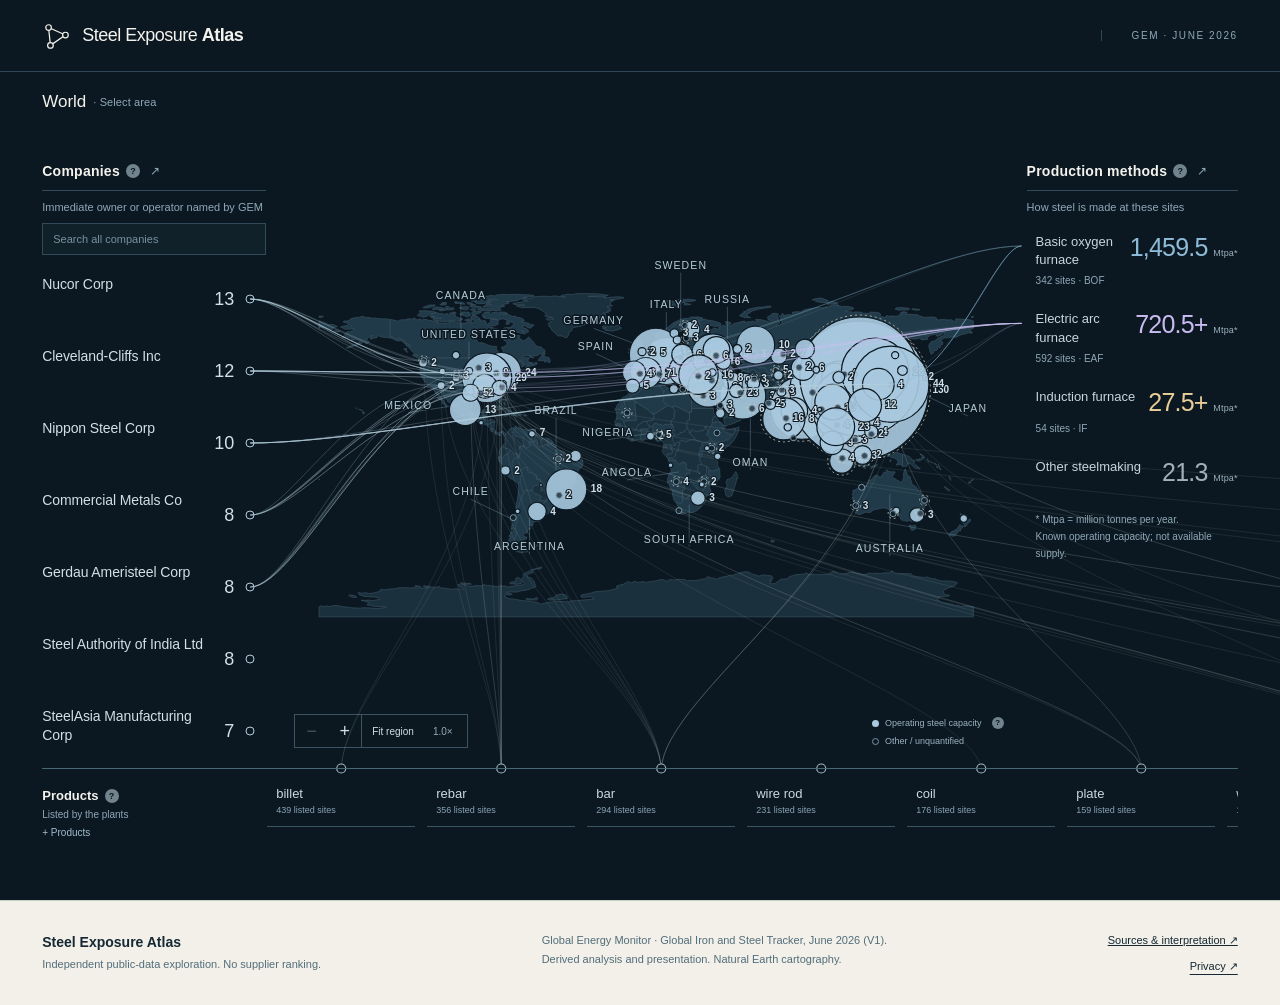
==== commit d9015380: "release: set public canonical metadata" ====
(no text change in the page or its own stylesheets)
